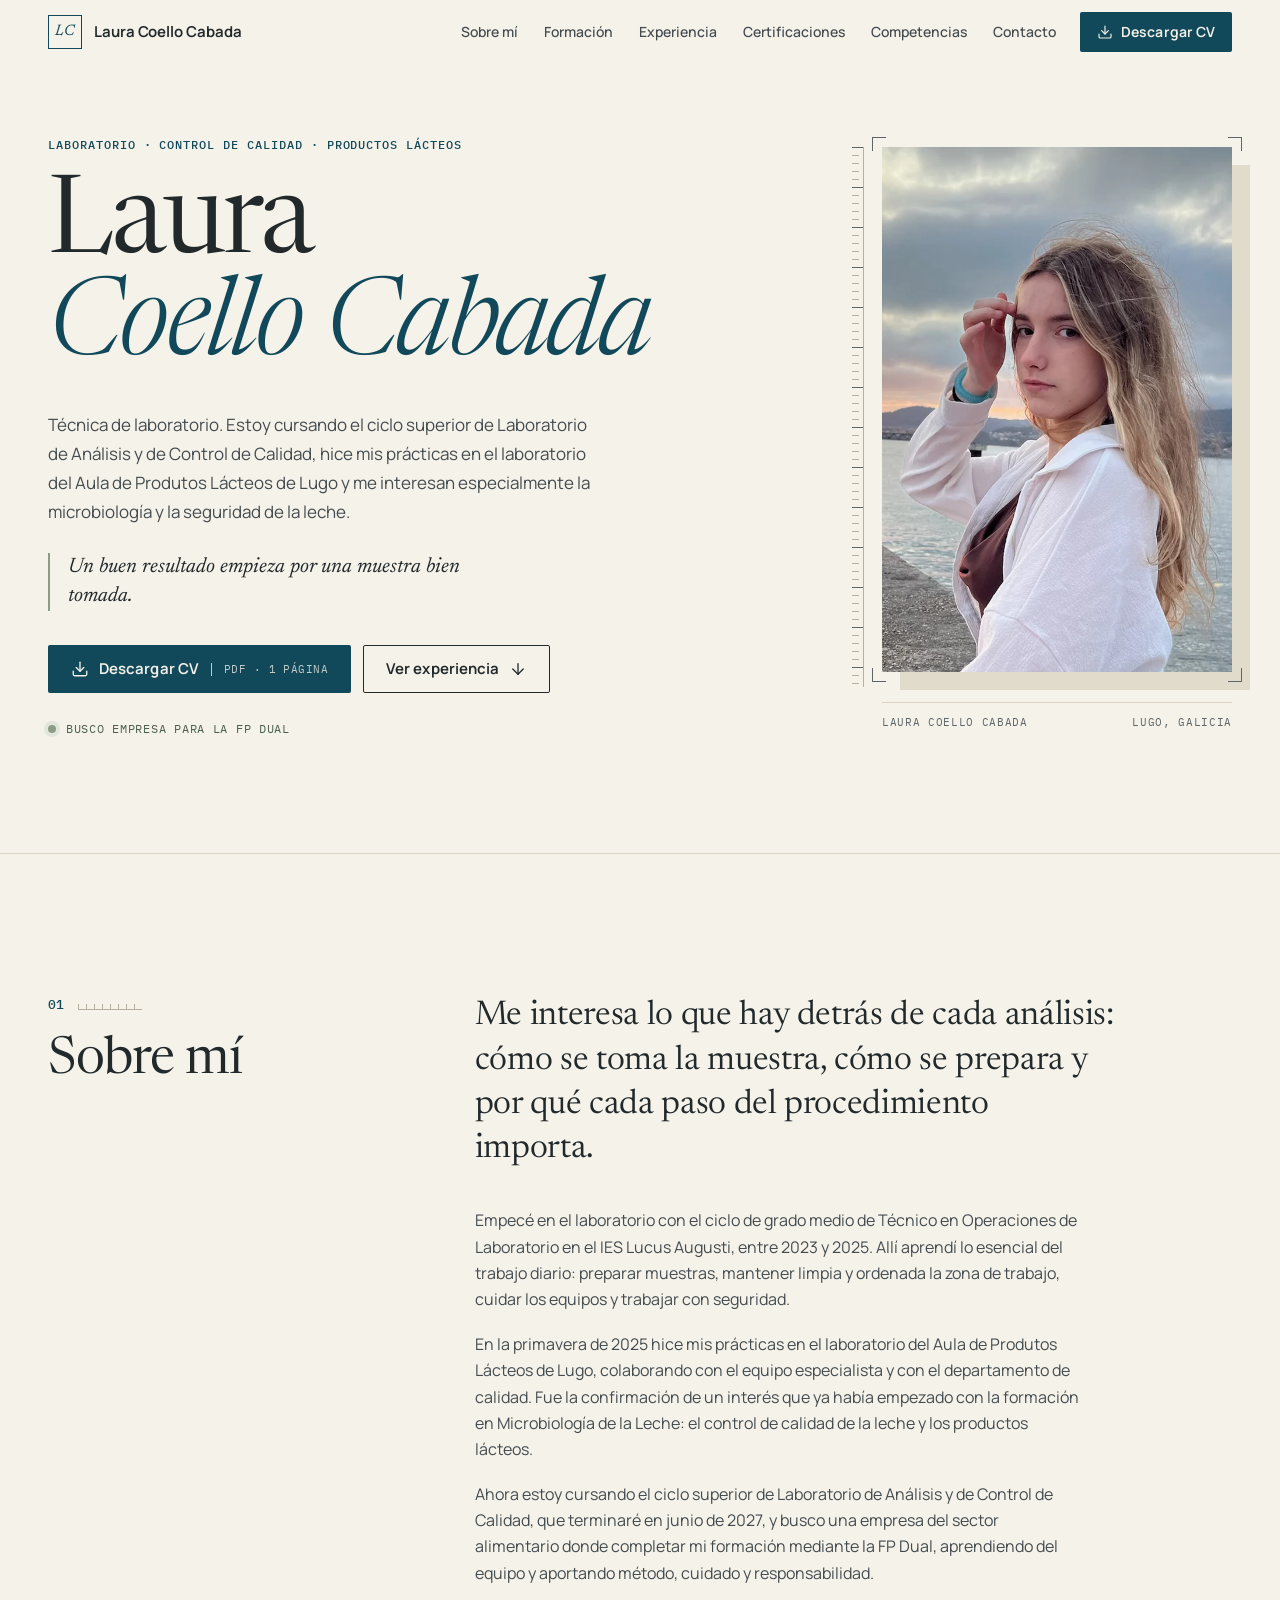
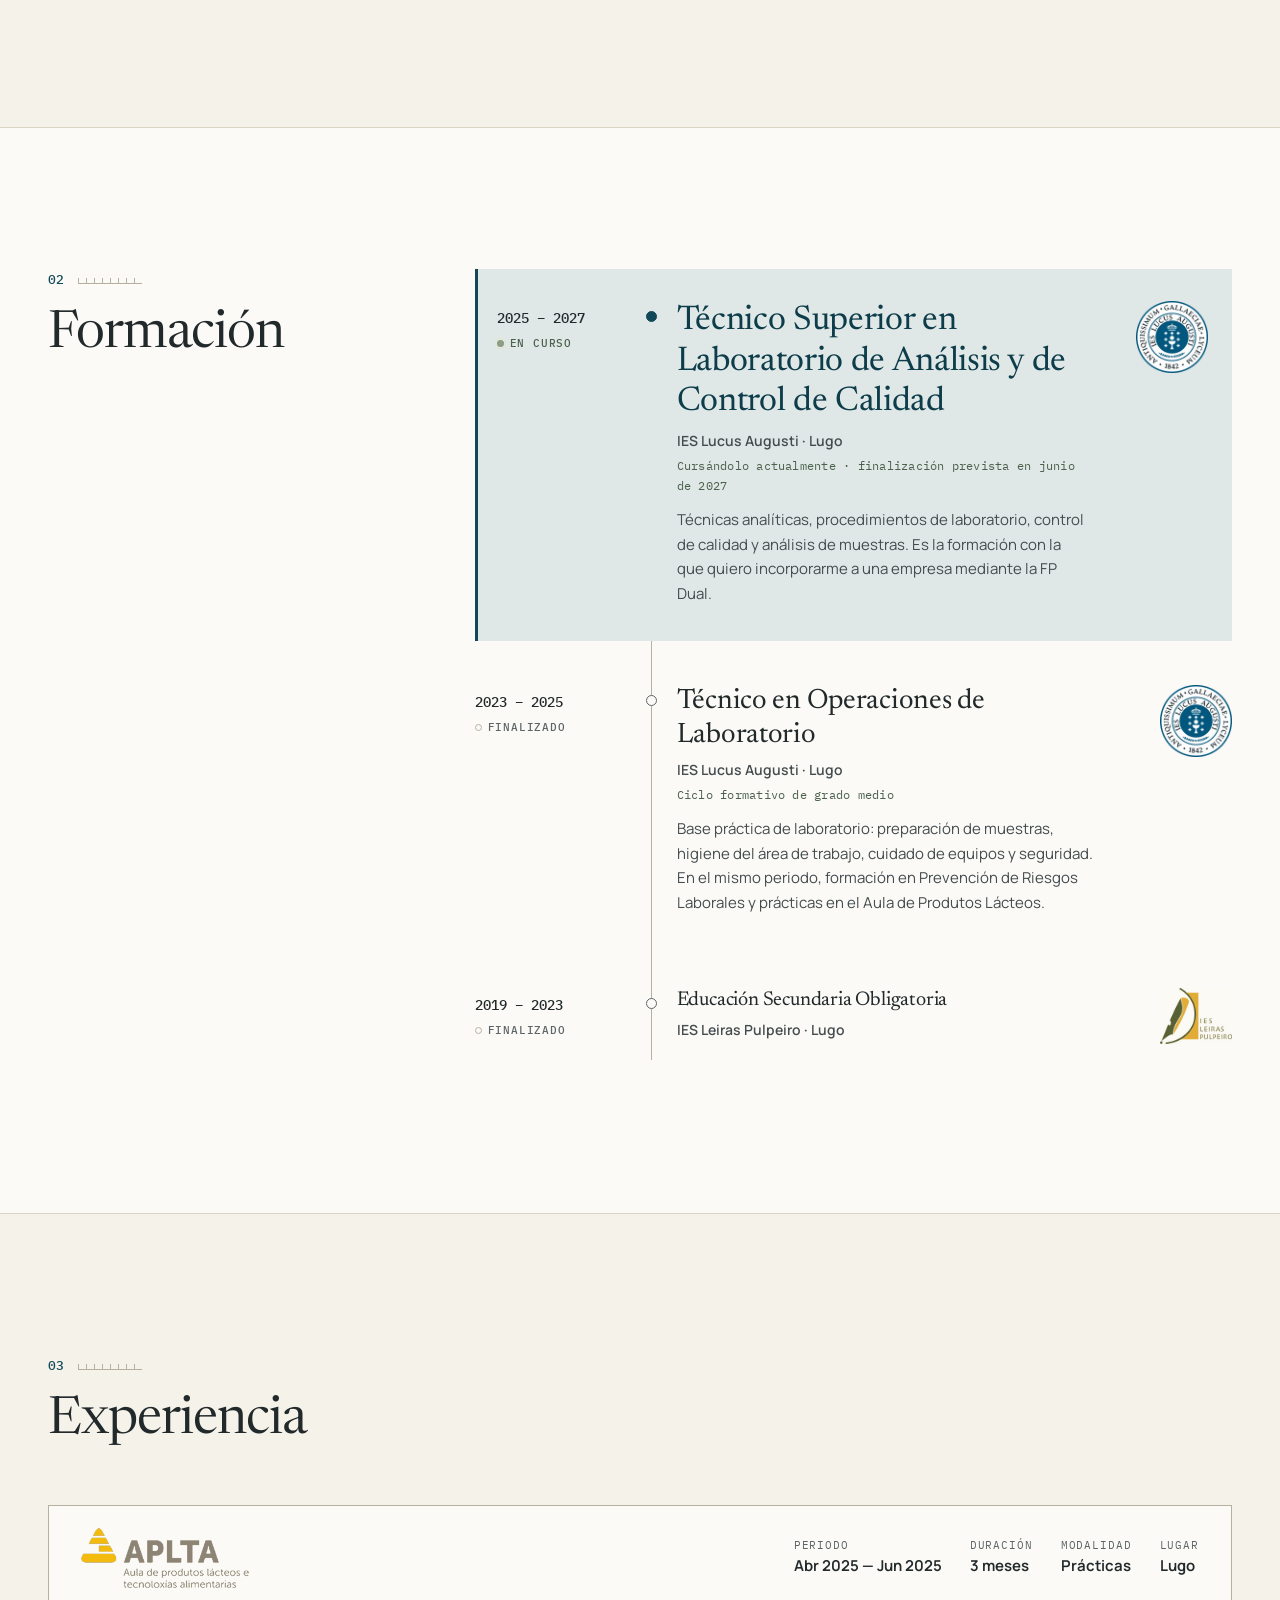
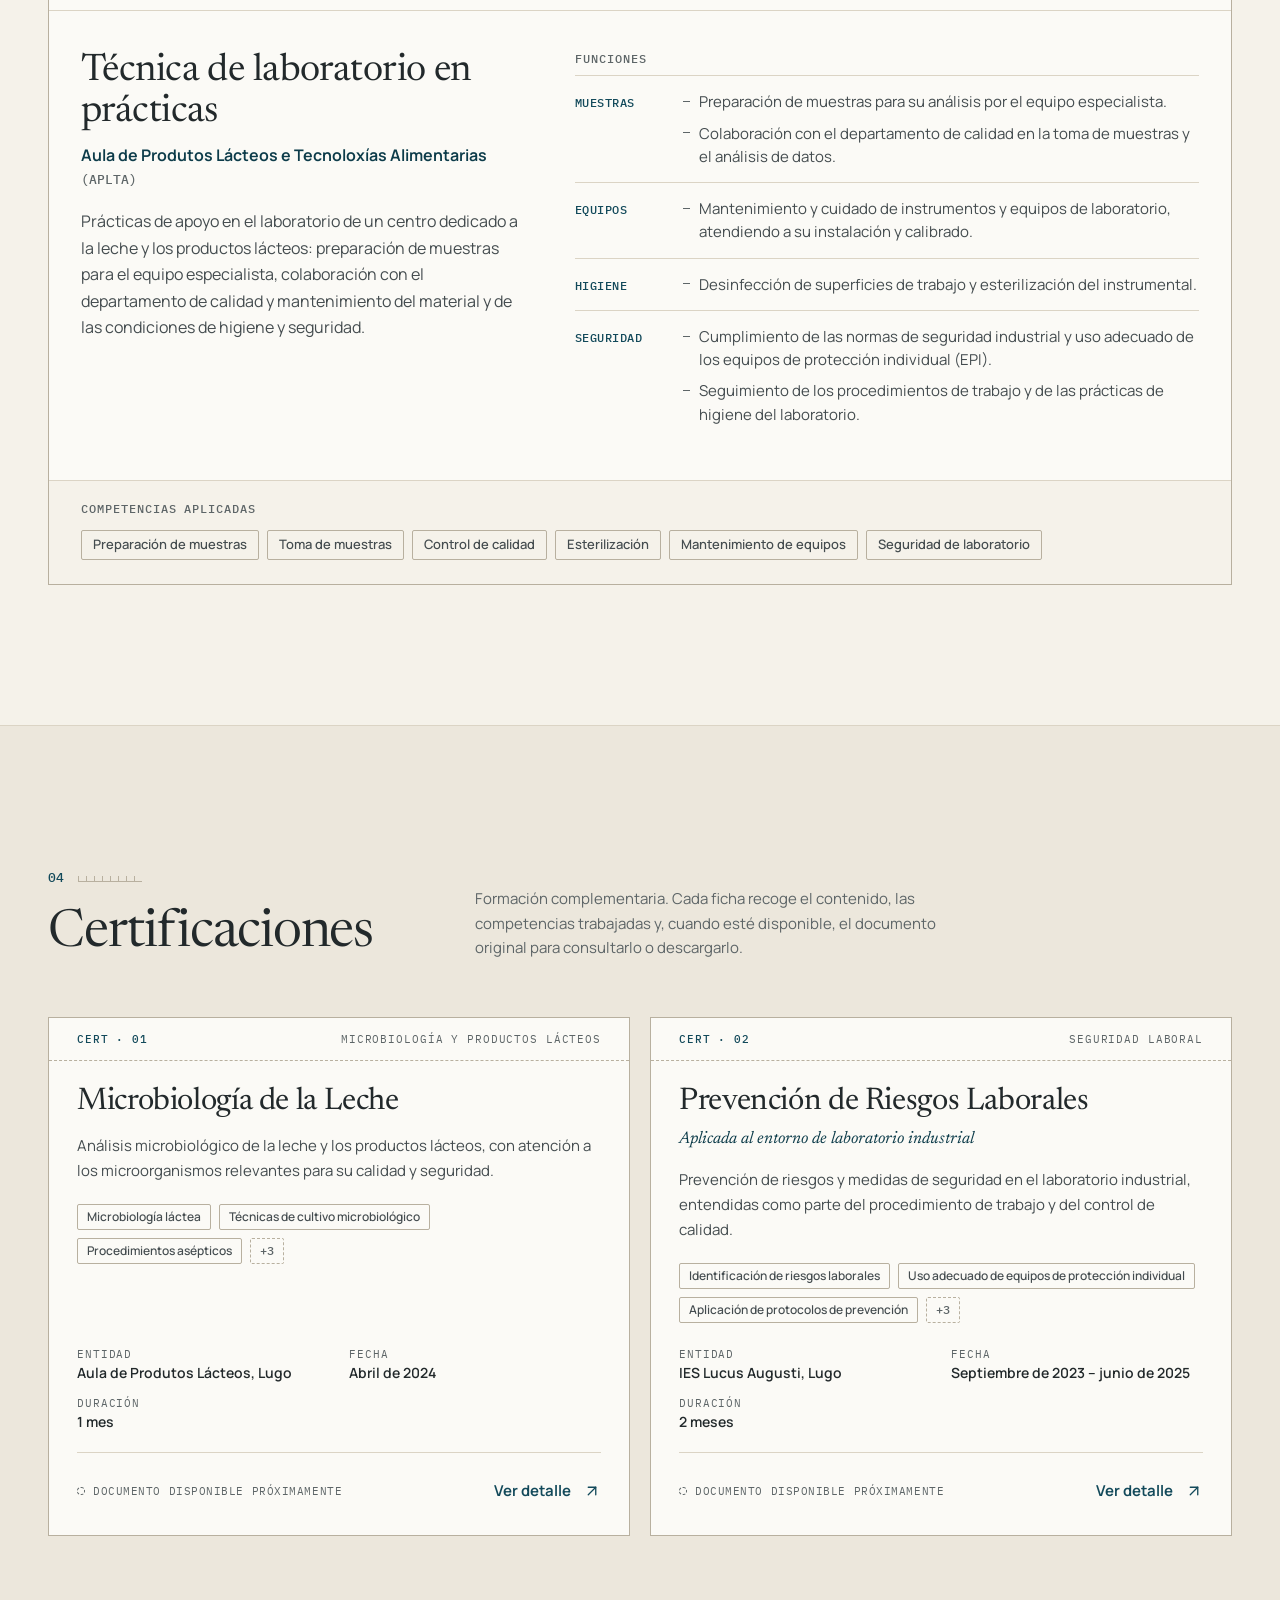
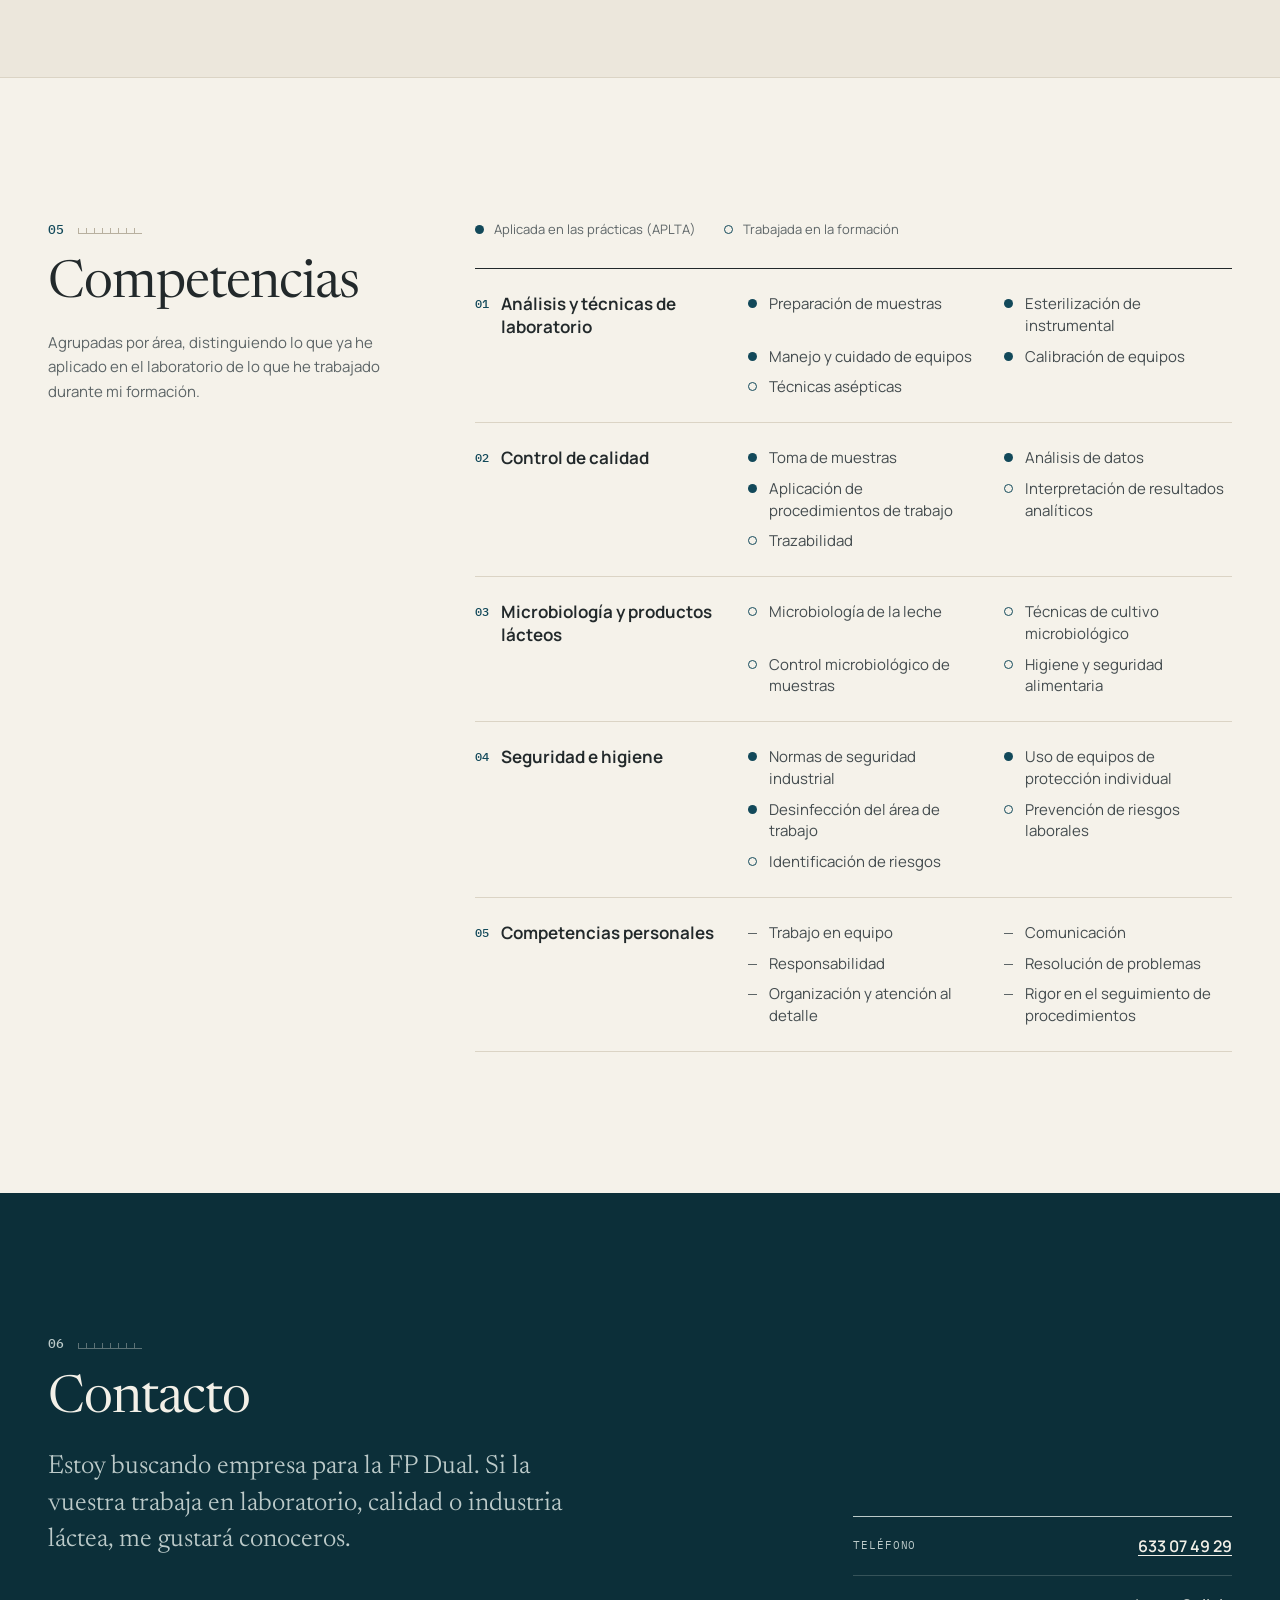
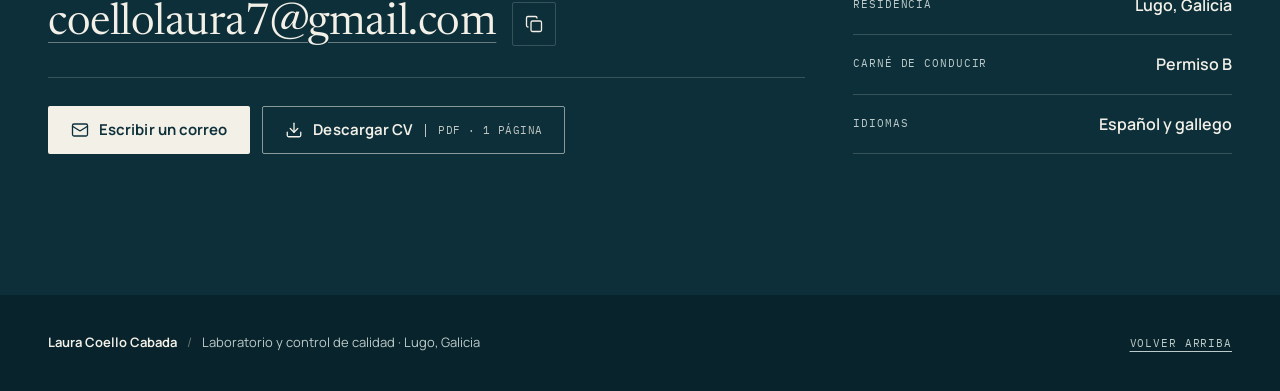
==== index.html @ 3f81c6ba "Add files via upload" ====
<!doctype html>
<html lang="es">
  <head>
    <meta charset="UTF-8" />
    <meta name="viewport" content="width=device-width, initial-scale=1.0" />
    <title>Laura Coello Cabada | Laboratorio y Control de Calidad</title>
    <meta
      name="description"
      content="Portfolio de Laura Coello Cabada, Técnica en Operaciones de Laboratorio que cursa el ciclo superior de Laboratorio de Análisis y de Control de Calidad en Lugo. Prácticas en el Aula de Produtos Lácteos e interés por la calidad y la microbiología de la leche."
    />
    <meta name="author" content="Laura Coello Cabada" />
    <meta name="theme-color" content="#f5f2ea" />

    <!-- Vista previa al compartir el enlace (WhatsApp, LinkedIn, correo).
         Cuando la web esté publicada, cambia «og-image.png» por la dirección completa,
         p. ej. https://usuario.github.io/portfolio-laura/og-image.png -->
    <meta property="og:type" content="profile" />
    <meta property="og:locale" content="es_ES" />
    <meta property="og:title" content="Laura Coello Cabada | Laboratorio y Control de Calidad" />
    <meta
      property="og:description"
      content="Técnica en Operaciones de Laboratorio. Cursando el ciclo superior de Laboratorio de Análisis y de Control de Calidad. Busca empresa para la FP Dual."
    />
    <meta property="og:image" content="og-image.png" />
    <meta property="og:image:width" content="1200" />
    <meta property="og:image:height" content="630" />
    <meta name="twitter:card" content="summary_large_image" />

    <link rel="icon" href="favicon.svg" type="image/svg+xml" />
    <link rel="icon" href="favicon-32.png" sizes="32x32" type="image/png" />
    <link rel="apple-touch-icon" href="apple-touch-icon.png" />
    <link rel="stylesheet" href="css/styles.css" />

    <script src="js/certificados.js" defer></script>
    <script src="js/main.js" defer></script>
  </head>
  <body>
    <a class="skip-link" href="#contenido">Saltar al contenido</a>

    <!-- ───────────── Cabecera ───────────── -->
    <header class="site-header">
      <div class="container header-inner">
        <a class="brand" href="#inicio" aria-label="Laura Coello Cabada, ir al inicio">
          <span class="brand-mark" aria-hidden="true">LC</span>
          <span class="brand-name">Laura Coello Cabada</span>
        </a>

        <nav class="nav-desktop" aria-label="Secciones">
          <ul>
            <li><a href="#sobre-mi">Sobre mí</a></li>
            <li><a href="#formacion">Formación</a></li>
            <li><a href="#experiencia">Experiencia</a></li>
            <li><a href="#certificaciones">Certificaciones</a></li>
            <li><a href="#competencias">Competencias</a></li>
            <li><a href="#contacto">Contacto</a></li>
          </ul>
        </nav>

        <a class="btn btn-primary btn-sm header-cv" href="documents/cv-laura-coello-cabada.pdf" download="CV-Laura-Coello-Cabada.pdf">
          <svg class="icon" width="16" height="16" aria-hidden="true"><use href="#i-download" /></svg>
          <span>Descargar CV</span>
        </a>

        <button id="menu-toggle" class="menu-toggle" type="button" aria-expanded="false" aria-controls="mobile-menu">
          <svg class="icon icon-menu" width="22" height="22" aria-hidden="true"><use href="#i-menu" /></svg>
          <svg class="icon icon-close" width="22" height="22" aria-hidden="true"><use href="#i-x" /></svg>
          <span class="visually-hidden">Abrir menú</span>
        </button>
      </div>

      <div id="mobile-menu" class="mobile-menu" hidden>
        <nav class="container" aria-label="Secciones">
          <ol>
            <li><a href="#inicio"><span class="mobile-menu-index" aria-hidden="true">00</span>Inicio</a></li>
            <li><a href="#sobre-mi"><span class="mobile-menu-index" aria-hidden="true">01</span>Sobre mí</a></li>
            <li><a href="#formacion"><span class="mobile-menu-index" aria-hidden="true">02</span>Formación</a></li>
            <li><a href="#experiencia"><span class="mobile-menu-index" aria-hidden="true">03</span>Experiencia</a></li>
            <li><a href="#certificaciones"><span class="mobile-menu-index" aria-hidden="true">04</span>Certificaciones</a></li>
            <li><a href="#competencias"><span class="mobile-menu-index" aria-hidden="true">05</span>Competencias</a></li>
            <li><a href="#contacto"><span class="mobile-menu-index" aria-hidden="true">06</span>Contacto</a></li>
          </ol>
          <a class="btn btn-primary mobile-menu-cv" href="documents/cv-laura-coello-cabada.pdf" download="CV-Laura-Coello-Cabada.pdf">
            <svg class="icon" width="18" height="18" aria-hidden="true"><use href="#i-download" /></svg>
            Descargar CV <span class="btn-meta">PDF · 1 página</span>
          </a>
        </nav>
      </div>
    </header>

    <main id="contenido" tabindex="-1">
      <!-- ───────────── Presentación ───────────── -->
      <section id="inicio" class="hero" aria-labelledby="inicio-titulo">
        <div class="container hero-grid">
          <div class="hero-copy">
            <p class="eyebrow hero-kicker">Laboratorio · Control de calidad · Productos lácteos</p>

            <h1 id="inicio-titulo" class="hero-name">
              <span class="hero-name-first">Laura</span>
              <span class="hero-name-last">Coello Cabada</span>
            </h1>

            <p class="hero-lead">
              Técnica de laboratorio. Estoy cursando el ciclo superior de Laboratorio de Análisis y de Control de Calidad,
              hice mis prácticas en el laboratorio del Aula de Produtos Lácteos de Lugo y me interesan especialmente la
              microbiología y la seguridad de la leche.
            </p>

            <blockquote class="hero-statement">
              <p>Un buen resultado empieza por una muestra bien tomada.</p>
            </blockquote>

            <div class="hero-actions">
              <a class="btn btn-primary" href="documents/cv-laura-coello-cabada.pdf" download="CV-Laura-Coello-Cabada.pdf">
                <svg class="icon" width="18" height="18" aria-hidden="true"><use href="#i-download" /></svg>
                Descargar CV
                <span class="btn-meta">PDF · 1 página</span>
              </a>
              <a class="btn btn-ghost" href="#experiencia">
                Ver experiencia
                <svg class="icon" width="18" height="18" aria-hidden="true"><use href="#i-arrow-down" /></svg>
              </a>
            </div>

            <p class="hero-status">
              <span class="status-dot" aria-hidden="true"></span>
              Busco empresa para la FP Dual
            </p>
          </div>

          <figure class="hero-portrait">
            <div class="portrait-frame">
              <span class="crop-mark crop-mark--tl" aria-hidden="true"></span>
              <span class="crop-mark crop-mark--tr" aria-hidden="true"></span>
              <span class="crop-mark crop-mark--bl" aria-hidden="true"></span>
              <span class="crop-mark crop-mark--br" aria-hidden="true"></span>
              <picture>
                <source srcset="images/laura-coello-cabada.webp" type="image/webp" />
                <img
                  src="images/laura-coello-cabada.jpg"
                  alt="Retrato de Laura Coello Cabada junto al mar al atardecer, con camisa blanca."
                  width="600"
                  height="900"
                  fetchpriority="high"
                  decoding="async"
                />
              </picture>
            </div>
            <span class="portrait-scale" aria-hidden="true"></span>
            <figcaption class="portrait-caption">
              <span>Laura Coello Cabada</span>
              <span>Lugo, Galicia</span>
            </figcaption>
          </figure>
        </div>

      </section>

      <!-- ───────────── 01 · Sobre mí ───────────── -->
      <section id="sobre-mi" class="section about" aria-labelledby="sobre-mi-titulo">
        <div class="container section-grid">
          <header class="section-head" data-reveal>
            <p class="section-index" aria-hidden="true"><span class="section-index-num">01</span><span class="section-index-rule"></span></p>
            <h2 id="sobre-mi-titulo" class="section-title">Sobre mí</h2>
          </header>
          <div class="section-body">
            <p class="about-statement" data-reveal>
              Me interesa lo que hay detrás de cada análisis: cómo se toma la muestra, cómo se prepara y por qué cada paso
              del procedimiento importa.
            </p>
            <div class="about-text" data-reveal>
              <p>
                Empecé en el laboratorio con el ciclo de grado medio de Técnico en Operaciones de Laboratorio en el IES Lucus
                Augusti, entre 2023 y 2025. Allí aprendí lo esencial del trabajo diario: preparar muestras, mantener limpia y
                ordenada la zona de trabajo, cuidar los equipos y trabajar con seguridad.
              </p>
              <p>
                En la primavera de 2025 hice mis prácticas en el laboratorio del Aula de Produtos Lácteos de Lugo, colaborando
                con el equipo especialista y con el departamento de calidad. Fue la confirmación de un interés que ya había
                empezado con la formación en Microbiología de la Leche: el control de calidad de la leche y los productos
                lácteos.
              </p>
              <p>
                Ahora estoy cursando el ciclo superior de Laboratorio de Análisis y de Control de Calidad, que terminaré en
                junio de 2027, y busco una empresa del sector alimentario donde completar mi formación mediante la FP Dual,
                aprendiendo del equipo y aportando método, cuidado y responsabilidad.
              </p>
            </div>
          </div>
        </div>
      </section>

      <!-- ───────────── 02 · Formación ───────────── -->
      <section id="formacion" class="section education" aria-labelledby="formacion-titulo">
        <div class="container section-grid">
          <header class="section-head" data-reveal>
            <p class="section-index" aria-hidden="true"><span class="section-index-num">02</span><span class="section-index-rule"></span></p>
            <h2 id="formacion-titulo" class="section-title">Formación</h2>
          </header>

          <ol class="timeline section-body">
            <li class="timeline-item is-highlight" data-reveal>
              <div class="timeline-period">
                <span class="timeline-years">2025 – 2027</span>
                <span class="badge badge--en-curso">En curso</span>
              </div>
              <span class="timeline-node" aria-hidden="true"></span>
              <div class="timeline-content">
                <h3 class="timeline-title">Técnico Superior en Laboratorio de Análisis y de Control de Calidad</h3>
                <p class="timeline-centre">IES Lucus Augusti · Lugo</p>
                <p class="timeline-note">Cursándolo actualmente · finalización prevista en junio de 2027</p>
                <p class="timeline-desc">
                  Técnicas analíticas, procedimientos de laboratorio, control de calidad y análisis de muestras. Es la
                  formación con la que quiero incorporarme a una empresa mediante la FP Dual.
                </p>
              </div>
              <img class="timeline-logo" src="logos/ies-lucus-augusti.webp" alt="Sello del IES Lucus Augusti" width="300" height="300" loading="lazy" decoding="async" />
            </li>

            <li class="timeline-item" data-reveal>
              <div class="timeline-period">
                <span class="timeline-years">2023 – 2025</span>
                <span class="badge badge--finalizado">Finalizado</span>
              </div>
              <span class="timeline-node" aria-hidden="true"></span>
              <div class="timeline-content">
                <h3 class="timeline-title">Técnico en Operaciones de Laboratorio</h3>
                <p class="timeline-centre">IES Lucus Augusti · Lugo</p>
                <p class="timeline-note">Ciclo formativo de grado medio</p>
                <p class="timeline-desc">
                  Base práctica de laboratorio: preparación de muestras, higiene del área de trabajo, cuidado de equipos y
                  seguridad. En el mismo periodo, formación en Prevención de Riesgos Laborales y prácticas en el Aula de
                  Produtos Lácteos.
                </p>
              </div>
              <img class="timeline-logo" src="logos/ies-lucus-augusti.webp" alt="Sello del IES Lucus Augusti" width="300" height="300" loading="lazy" decoding="async" />
            </li>

            <li class="timeline-item is-compact" data-reveal>
              <div class="timeline-period">
                <span class="timeline-years">2019 – 2023</span>
                <span class="badge badge--finalizado">Finalizado</span>
              </div>
              <span class="timeline-node" aria-hidden="true"></span>
              <div class="timeline-content">
                <h3 class="timeline-title">Educación Secundaria Obligatoria</h3>
                <p class="timeline-centre">IES Leiras Pulpeiro · Lugo</p>
              </div>
              <img class="timeline-logo" src="logos/ies-leiras-pulpeiro.webp" alt="Logotipo del IES Leiras Pulpeiro" width="360" height="280" loading="lazy" decoding="async" />
            </li>
          </ol>
        </div>
      </section>

      <!-- ───────────── 03 · Experiencia ───────────── -->
      <section id="experiencia" class="section experience" aria-labelledby="experiencia-titulo">
        <div class="container section-grid section-grid--stack">
          <header class="section-head" data-reveal>
            <p class="section-index" aria-hidden="true"><span class="section-index-num">03</span><span class="section-index-rule"></span></p>
            <h2 id="experiencia-titulo" class="section-title">Experiencia</h2>
          </header>

          <article class="record section-body" data-reveal aria-labelledby="xp-role">
            <header class="record-head">
              <div class="record-org">
                <img
                  class="record-logo"
                  src="logos/aplta.webp"
                  alt="Logotipo de APLTA, Aula de Produtos Lácteos e Tecnoloxías Alimentarias"
                  width="600"
                  height="214"
                  loading="lazy"
                  decoding="async"
                />
              </div>
              <dl class="record-meta">
                <div>
                  <dt>Periodo</dt>
                  <dd><time datetime="2025-04">Abr 2025</time> — <time datetime="2025-06">Jun 2025</time></dd>
                </div>
                <div>
                  <dt>Duración</dt>
                  <dd>3 meses</dd>
                </div>
                <div>
                  <dt>Modalidad</dt>
                  <dd>Prácticas</dd>
                </div>
                <div>
                  <dt>Lugar</dt>
                  <dd>Lugo</dd>
                </div>
              </dl>
            </header>

            <div class="record-body">
              <div class="record-intro">
                <h3 id="xp-role" class="record-role">Técnica de laboratorio en prácticas</h3>
                <p class="record-entity">
                  Aula de Produtos Lácteos e Tecnoloxías Alimentarias <span class="record-entity-short">(APLTA)</span>
                </p>
                <p class="record-summary">
                  Prácticas de apoyo en el laboratorio de un centro dedicado a la leche y los productos lácteos: preparación de
                  muestras para el equipo especialista, colaboración con el departamento de calidad y mantenimiento del
                  material y de las condiciones de higiene y seguridad.
                </p>
              </div>

              <div class="record-log">
                <p class="eyebrow">Funciones</p>
                <dl>
                  <div class="log-row">
                    <dt>Muestras</dt>
                    <dd>
                      <ul>
                        <li>Preparación de muestras para su análisis por el equipo especialista.</li>
                        <li>Colaboración con el departamento de calidad en la toma de muestras y el análisis de datos.</li>
                      </ul>
                    </dd>
                  </div>
                  <div class="log-row">
                    <dt>Equipos</dt>
                    <dd>
                      <ul>
                        <li>Mantenimiento y cuidado de instrumentos y equipos de laboratorio, atendiendo a su instalación y calibrado.</li>
                      </ul>
                    </dd>
                  </div>
                  <div class="log-row">
                    <dt>Higiene</dt>
                    <dd>
                      <ul>
                        <li>Desinfección de superficies de trabajo y esterilización del instrumental.</li>
                      </ul>
                    </dd>
                  </div>
                  <div class="log-row">
                    <dt>Seguridad</dt>
                    <dd>
                      <ul>
                        <li>Cumplimiento de las normas de seguridad industrial y uso adecuado de los equipos de protección individual (EPI).</li>
                        <li>Seguimiento de los procedimientos de trabajo y de las prácticas de higiene del laboratorio.</li>
                      </ul>
                    </dd>
                  </div>
                </dl>
              </div>
            </div>

            <footer class="record-foot">
              <p class="eyebrow" id="xp-tags">Competencias aplicadas</p>
              <ul class="tag-list" aria-labelledby="xp-tags">
                <li class="tag">Preparación de muestras</li>
                <li class="tag">Toma de muestras</li>
                <li class="tag">Control de calidad</li>
                <li class="tag">Esterilización</li>
                <li class="tag">Mantenimiento de equipos</li>
                <li class="tag">Seguridad de laboratorio</li>
              </ul>
            </footer>
          </article>
        </div>
      </section>

      <!-- ───────────── 04 · Certificaciones ─────────────
           Las tarjetas se generan desde js/certificados.js -->
      <section id="certificaciones" class="section certificates" aria-labelledby="certificaciones-titulo">
        <div class="container section-grid section-grid--stack">
          <header class="section-head" data-reveal>
            <p class="section-index" aria-hidden="true"><span class="section-index-num">04</span><span class="section-index-rule"></span></p>
            <h2 id="certificaciones-titulo" class="section-title">Certificaciones</h2>
            <p class="section-intro">
              Formación complementaria. Cada ficha recoge el contenido, las competencias trabajadas y, cuando esté
              disponible, el documento original para consultarlo o descargarlo.
            </p>
          </header>

          <ul id="cert-grid" class="cert-grid section-body">
            <noscript>
              <li>Microbiología de la Leche (Aula de Produtos Lácteos, abril de 2024) · Prevención de Riesgos Laborales (IES Lucus Augusti, 2023–2025).</li>
            </noscript>
          </ul>
        </div>

        <dialog id="cert-dialog" class="cert-dialog" aria-labelledby="cert-dialog-title"></dialog>
      </section>

      <!-- ───────────── 05 · Competencias ───────────── -->
      <section id="competencias" class="section skills" aria-labelledby="competencias-titulo">
        <div class="container section-grid">
          <header class="section-head" data-reveal>
            <p class="section-index" aria-hidden="true"><span class="section-index-num">05</span><span class="section-index-rule"></span></p>
            <h2 id="competencias-titulo" class="section-title">Competencias</h2>
            <p class="section-intro">
              Agrupadas por área, distinguiendo lo que ya he aplicado en el laboratorio de lo que he trabajado durante mi
              formación.
            </p>
          </header>

          <div class="section-body">
            <ul class="skills-legend" aria-label="Leyenda">
              <li><span class="mark mark--practica" aria-hidden="true"></span>Aplicada en las prácticas (APLTA)</li>
              <li><span class="mark mark--formacion" aria-hidden="true"></span>Trabajada en la formación</li>
            </ul>

            <div class="skills-table">
              <section class="skills-row" aria-labelledby="skills-laboratorio" data-reveal>
                <h3 id="skills-laboratorio" class="skills-group"><span class="skills-num" aria-hidden="true">01</span>Análisis y técnicas de laboratorio</h3>
                <ul class="skills-list">
                  <li><span class="mark mark--practica" title="Aplicada en las prácticas"><span class="visually-hidden">Aplicada en las prácticas: </span></span>Preparación de muestras</li>
                  <li><span class="mark mark--practica" title="Aplicada en las prácticas"><span class="visually-hidden">Aplicada en las prácticas: </span></span>Esterilización de instrumental</li>
                  <li><span class="mark mark--practica" title="Aplicada en las prácticas"><span class="visually-hidden">Aplicada en las prácticas: </span></span>Manejo y cuidado de equipos</li>
                  <li><span class="mark mark--practica" title="Aplicada en las prácticas"><span class="visually-hidden">Aplicada en las prácticas: </span></span>Calibración de equipos</li>
                  <li><span class="mark mark--formacion" title="Trabajada en la formación"><span class="visually-hidden">Trabajada en la formación: </span></span>Técnicas asépticas</li>
                </ul>
              </section>

              <section class="skills-row" aria-labelledby="skills-calidad" data-reveal>
                <h3 id="skills-calidad" class="skills-group"><span class="skills-num" aria-hidden="true">02</span>Control de calidad</h3>
                <ul class="skills-list">
                  <li><span class="mark mark--practica" title="Aplicada en las prácticas"><span class="visually-hidden">Aplicada en las prácticas: </span></span>Toma de muestras</li>
                  <li><span class="mark mark--practica" title="Aplicada en las prácticas"><span class="visually-hidden">Aplicada en las prácticas: </span></span>Análisis de datos</li>
                  <li><span class="mark mark--practica" title="Aplicada en las prácticas"><span class="visually-hidden">Aplicada en las prácticas: </span></span>Aplicación de procedimientos de trabajo</li>
                  <li><span class="mark mark--formacion" title="Trabajada en la formación"><span class="visually-hidden">Trabajada en la formación: </span></span>Interpretación de resultados analíticos</li>
                  <li><span class="mark mark--formacion" title="Trabajada en la formación"><span class="visually-hidden">Trabajada en la formación: </span></span>Trazabilidad</li>
                </ul>
              </section>

              <section class="skills-row" aria-labelledby="skills-lacteos" data-reveal>
                <h3 id="skills-lacteos" class="skills-group"><span class="skills-num" aria-hidden="true">03</span>Microbiología y productos lácteos</h3>
                <ul class="skills-list">
                  <li><span class="mark mark--formacion" title="Trabajada en la formación"><span class="visually-hidden">Trabajada en la formación: </span></span>Microbiología de la leche</li>
                  <li><span class="mark mark--formacion" title="Trabajada en la formación"><span class="visually-hidden">Trabajada en la formación: </span></span>Técnicas de cultivo microbiológico</li>
                  <li><span class="mark mark--formacion" title="Trabajada en la formación"><span class="visually-hidden">Trabajada en la formación: </span></span>Control microbiológico de muestras</li>
                  <li><span class="mark mark--formacion" title="Trabajada en la formación"><span class="visually-hidden">Trabajada en la formación: </span></span>Higiene y seguridad alimentaria</li>
                </ul>
              </section>

              <section class="skills-row" aria-labelledby="skills-seguridad" data-reveal>
                <h3 id="skills-seguridad" class="skills-group"><span class="skills-num" aria-hidden="true">04</span>Seguridad e higiene</h3>
                <ul class="skills-list">
                  <li><span class="mark mark--practica" title="Aplicada en las prácticas"><span class="visually-hidden">Aplicada en las prácticas: </span></span>Normas de seguridad industrial</li>
                  <li><span class="mark mark--practica" title="Aplicada en las prácticas"><span class="visually-hidden">Aplicada en las prácticas: </span></span>Uso de equipos de protección individual</li>
                  <li><span class="mark mark--practica" title="Aplicada en las prácticas"><span class="visually-hidden">Aplicada en las prácticas: </span></span>Desinfección del área de trabajo</li>
                  <li><span class="mark mark--formacion" title="Trabajada en la formación"><span class="visually-hidden">Trabajada en la formación: </span></span>Prevención de riesgos laborales</li>
                  <li><span class="mark mark--formacion" title="Trabajada en la formación"><span class="visually-hidden">Trabajada en la formación: </span></span>Identificación de riesgos</li>
                </ul>
              </section>

              <section class="skills-row" aria-labelledby="skills-personales" data-reveal>
                <h3 id="skills-personales" class="skills-group"><span class="skills-num" aria-hidden="true">05</span>Competencias personales</h3>
                <ul class="skills-list">
                  <li>Trabajo en equipo</li>
                  <li>Comunicación</li>
                  <li>Responsabilidad</li>
                  <li>Resolución de problemas</li>
                  <li>Organización y atención al detalle</li>
                  <li>Rigor en el seguimiento de procedimientos</li>
                </ul>
              </section>
            </div>
          </div>
        </div>
      </section>

      <!-- ───────────── 06 · Contacto ───────────── -->
      <section id="contacto" class="section contact" aria-labelledby="contacto-titulo">
        <div class="container">
          <div class="contact-grid">
            <div class="contact-main" data-reveal>
              <p class="section-index" aria-hidden="true"><span class="section-index-num">06</span><span class="section-index-rule"></span></p>
              <h2 id="contacto-titulo" class="section-title">Contacto</h2>
              <p class="contact-lead">
                Estoy buscando empresa para la FP Dual. Si la vuestra trabaja en laboratorio, calidad o industria láctea, me
                gustará conoceros.
              </p>

              <div class="contact-email">
                <a href="mailto:coellolaura7@gmail.com?subject=Contacto%20desde%20tu%20portfolio" class="contact-email-link">coellolaura7@gmail.com</a>
                <button type="button" class="icon-btn icon-btn--light" id="copy-email" data-email="coellolaura7@gmail.com">
                  <svg class="icon icon-copy" width="18" height="18" aria-hidden="true"><use href="#i-copy" /></svg>
                  <svg class="icon icon-check" width="18" height="18" aria-hidden="true"><use href="#i-check" /></svg>
                  <span class="visually-hidden">Copiar dirección de correo</span>
                </button>
                <span class="copy-feedback" role="status" aria-live="polite"></span>
              </div>

              <div class="contact-actions">
                <a class="btn btn-light" href="mailto:coellolaura7@gmail.com?subject=Contacto%20desde%20tu%20portfolio">
                  <svg class="icon" width="18" height="18" aria-hidden="true"><use href="#i-mail" /></svg>
                  Escribir un correo
                </a>
                <a class="btn btn-outline-light" href="documents/cv-laura-coello-cabada.pdf" download="CV-Laura-Coello-Cabada.pdf">
                  <svg class="icon" width="18" height="18" aria-hidden="true"><use href="#i-download" /></svg>
                  Descargar CV
                  <span class="btn-meta">PDF · 1 página</span>
                </a>
              </div>
            </div>

            <aside class="contact-aside" aria-label="Datos prácticos" data-reveal>
              <dl class="contact-facts">
                <div>
                  <dt>Teléfono</dt>
                  <dd><a href="tel:+34633074929">633 07 49 29</a></dd>
                </div>
                <div>
                  <dt>Residencia</dt>
                  <dd>Lugo, Galicia</dd>
                </div>
                <div>
                  <dt>Carné de conducir</dt>
                  <dd>Permiso B</dd>
                </div>
                <div>
                  <dt>Idiomas</dt>
                  <dd>Español y gallego</dd>
                </div>
              </dl>
            </aside>
          </div>
        </div>
      </section>
    </main>

    <footer class="site-footer">
      <div class="container footer-inner">
        <p>
          <span class="footer-name">Laura Coello Cabada</span><span class="footer-sep" aria-hidden="true">/</span>Laboratorio y
          control de calidad · Lugo, Galicia
        </p>
        <a href="#inicio" class="footer-top">Volver arriba</a>
      </div>
    </footer>

    <!-- Iconos lineales (Lucide, licencia ISC) -->
    <svg width="0" height="0" style="position: absolute" aria-hidden="true" focusable="false">
      <defs>
        <symbol id="i-download" viewBox="0 0 24 24"><path d="M12 15V3" /><path d="M21 15v4a2 2 0 0 1-2 2H5a2 2 0 0 1-2-2v-4" /><path d="m7 10 5 5 5-5" /></symbol>
        <symbol id="i-arrow-down" viewBox="0 0 24 24"><path d="M12 5v14" /><path d="m19 12-7 7-7-7" /></symbol>
        <symbol id="i-arrow-up-right" viewBox="0 0 24 24"><path d="M7 7h10v10" /><path d="M7 17 17 7" /></symbol>
        <symbol id="i-menu" viewBox="0 0 24 24"><path d="M4 12h16" /><path d="M4 18h16" /><path d="M4 6h16" /></symbol>
        <symbol id="i-x" viewBox="0 0 24 24"><path d="M18 6 6 18" /><path d="m6 6 12 12" /></symbol>
        <symbol id="i-mail" viewBox="0 0 24 24"><path d="m22 7-8.991 5.727a2 2 0 0 1-2.009 0L2 7" /><rect x="2" y="4" width="20" height="16" rx="2" /></symbol>
        <symbol id="i-copy" viewBox="0 0 24 24"><rect width="14" height="14" x="8" y="8" rx="2" ry="2" /><path d="M4 16c-1.1 0-2-.9-2-2V4c0-1.1.9-2 2-2h10c1.1 0 2 .9 2 2" /></symbol>
        <symbol id="i-check" viewBox="0 0 24 24"><path d="M20 6 9 17l-5-5" /></symbol>
        <symbol id="i-external" viewBox="0 0 24 24"><path d="M15 3h6v6" /><path d="M10 14 21 3" /><path d="M18 13v6a2 2 0 0 1-2 2H5a2 2 0 0 1-2-2V8a2 2 0 0 1 2-2h3" /></symbol>
        <symbol id="i-file" viewBox="0 0 24 24"><path d="M15 2H6a2 2 0 0 0-2 2v16a2 2 0 0 0 2 2h12a2 2 0 0 0 2-2V7Z" /><path d="M14 2v4a2 2 0 0 0 2 2h4" /><path d="M10 9H8" /><path d="M16 13H8" /><path d="M16 17H8" /></symbol>
        <symbol id="i-file-clock" viewBox="0 0 24 24"><path d="M16 22h2a2 2 0 0 0 2-2V7l-5-5H6a2 2 0 0 0-2 2v3" /><path d="M14 2v4a2 2 0 0 0 2 2h4" /><circle cx="8" cy="16" r="6" /><path d="M9.5 17.5 8 16.25V14" /></symbol>
        <symbol id="i-alert" viewBox="0 0 24 24"><circle cx="12" cy="12" r="10" /><path d="M12 8v4" /><path d="M12 16h.01" /></symbol>
        <symbol id="i-loader" viewBox="0 0 24 24"><path d="M21 12a9 9 0 1 1-6.219-8.56" /></symbol>
      </defs>
    </svg>
  </body>
</html>
---- css/styles.css ----
/*
 * Portfolio · Laura Coello Cabada
 * Fuentes alojadas en /fonts (Manrope, Newsreader, IBM Plex Mono · licencia OFL).
 */
@font-face {
  font-family: 'Manrope Variable';
  font-style: normal;
  font-display: swap;
  font-weight: 200 800;
  src: url('../fonts/manrope-latin-wght-normal.woff2') format('woff2');
}

@font-face {
  font-family: 'Newsreader Variable';
  font-style: normal;
  font-display: swap;
  font-weight: 200 800;
  src: url('../fonts/newsreader-latin-opsz-normal.woff2') format('woff2');
}

@font-face {
  font-family: 'Newsreader Variable';
  font-style: italic;
  font-display: swap;
  font-weight: 200 800;
  src: url('../fonts/newsreader-latin-opsz-italic.woff2') format('woff2');
}

@font-face {
  font-family: 'IBM Plex Mono';
  font-style: normal;
  font-display: swap;
  font-weight: 400;
  src: url('../fonts/ibm-plex-mono-latin-400-normal.woff2') format('woff2');
}

@font-face {
  font-family: 'IBM Plex Mono';
  font-style: normal;
  font-display: swap;
  font-weight: 500;
  src: url('../fonts/ibm-plex-mono-latin-500-normal.woff2') format('woff2');
}

/*
 * Identidad visual
 * Papel cálido (leche, documentación de laboratorio), azul petróleo como color
 * de confianza, verde salvia como apoyo y grafito para el texto.
 */
:root {
  --paper: #f5f2ea;
  --paper-2: #ece7dc;
  --paper-3: #e1dbcc;
  --surface: #fbfaf6;

  --ink: #22292b;
  --ink-2: #444c4f;
  --ink-3: #5d6567;

  --rule: #dbd4c5;
  --rule-strong: #b8b09f;

  --petrol: #12495a;
  --petrol-ink: #0d3c4a;
  --petrol-deep: #0c2f39;
  --petrol-night: #08232b;
  --petrol-tint: #dfe8e6;

  --sage: #8b9c87;
  --sage-ink: #4b604d;
  --sage-tint: #e2e7dc;

  --on-dark: #f3f0e8;
  --on-dark-2: #bccac9;
  --rule-dark: rgba(243, 240, 232, 0.18);

  --font-sans: 'Manrope Variable', 'Manrope', system-ui, -apple-system, 'Segoe UI', sans-serif;
  --font-serif: 'Newsreader Variable', 'Newsreader', Georgia, 'Times New Roman', serif;
  --font-mono: 'IBM Plex Mono', ui-monospace, 'SFMono-Regular', Menlo, Consolas, monospace;

  --container: 1200px;
  --gutter: clamp(20px, 4.5vw, 48px);
  --header-h: 64px;
  --radius: 2px;
  --section-space: clamp(80px, 11vw, 144px);

  --ease: cubic-bezier(0.22, 0.61, 0.36, 1);
}
*,
*::before,
*::after {
  box-sizing: border-box;
}

html {
  -webkit-text-size-adjust: 100%;
  text-size-adjust: 100%;
  scroll-padding-top: calc(var(--header-h) + 16px);
}

@media (prefers-reduced-motion: no-preference) {
  html {
    scroll-behavior: smooth;
  }
}

html:has(dialog[open]) {
  overflow: hidden;
}

body {
  margin: 0;
  background: var(--paper);
  color: var(--ink);
  font-family: var(--font-sans);
  font-size: 1rem;
  line-height: 1.65;
  font-feature-settings: 'ss01';
  -webkit-font-smoothing: antialiased;
  -moz-osx-font-smoothing: grayscale;
  overflow-x: hidden;
}

h1,
h2,
h3,
p,
ul,
ol,
dl,
dd,
figure,
blockquote {
  margin: 0;
}

ul,
ol {
  padding: 0;
  list-style: none;
}

img,
picture,
svg,
iframe {
  display: block;
  max-width: 100%;
}

img {
  height: auto;
}

a {
  color: inherit;
}

button {
  font: inherit;
  color: inherit;
}

::selection {
  background: var(--petrol);
  color: var(--on-dark);
}

:focus-visible {
  outline: 2px solid var(--petrol);
  outline-offset: 3px;
}

main:focus {
  outline: none;
}

.container {
  width: 100%;
  max-width: calc(var(--container) + 2 * var(--gutter));
  margin-inline: auto;
  padding-inline: var(--gutter);
}

.visually-hidden {
  position: absolute !important;
  width: 1px;
  height: 1px;
  padding: 0;
  margin: -1px;
  overflow: hidden;
  clip: rect(0 0 0 0);
  white-space: nowrap;
  border: 0;
}

.skip-link {
  position: absolute;
  top: 8px;
  left: 8px;
  z-index: 100;
  padding: 10px 16px;
  background: var(--petrol);
  color: var(--on-dark);
  font-weight: 600;
  text-decoration: none;
  transform: translateY(-160%);
}

.skip-link:focus {
  transform: none;
}

/* Etiquetas técnicas */
.eyebrow {
  font-family: var(--font-mono);
  font-size: 0.75rem;
  font-weight: 500;
  letter-spacing: 0.08em;
  text-transform: uppercase;
  color: var(--ink-3);
  line-height: 1.4;
}

.pending {
  color: var(--ink-3);
  font-style: italic;
  font-weight: 400;
}

/* Botones */
.btn {
  display: inline-flex;
  align-items: center;
  justify-content: center;
  gap: 10px;
  min-height: 48px;
  padding: 0 22px;
  border: 1px solid transparent;
  border-radius: var(--radius);
  font-family: var(--font-sans);
  font-size: 0.9375rem;
  font-weight: 650;
  letter-spacing: 0.005em;
  line-height: 1.2;
  text-decoration: none;
  cursor: pointer;
  transition:
    background-color 0.2s var(--ease),
    color 0.2s var(--ease),
    border-color 0.2s var(--ease);
}

.btn svg {
  flex: none;
}

.btn-sm {
  min-height: 40px;
  padding: 0 16px;
  font-size: 0.875rem;
  gap: 8px;
}

.btn-meta {
  padding-left: 12px;
  margin-left: 2px;
  border-left: 1px solid currentColor;
  font-family: var(--font-mono);
  font-size: 0.6875rem;
  font-weight: 400;
  letter-spacing: 0.04em;
  text-transform: uppercase;
  opacity: 0.78;
}

.btn-primary {
  background: var(--petrol);
  color: var(--on-dark);
}

.btn-primary:hover {
  background: var(--petrol-deep);
}

.btn-ghost {
  border-color: var(--ink);
  color: var(--ink);
  background: transparent;
}

.btn-ghost:hover {
  background: var(--ink);
  color: var(--paper);
}

.btn-light {
  background: var(--on-dark);
  color: var(--petrol-deep);
}

.btn-light:hover {
  background: #fff;
}

.btn-outline-light {
  border-color: rgba(243, 240, 232, 0.55);
  color: var(--on-dark);
}

.btn-outline-light:hover {
  border-color: var(--on-dark);
  background: rgba(243, 240, 232, 0.08);
}

.icon-btn {
  display: inline-grid;
  place-items: center;
  flex: none;
  width: 44px;
  height: 44px;
  border: 1px solid var(--rule-strong);
  border-radius: var(--radius);
  background: transparent;
  color: var(--ink);
  cursor: pointer;
  transition:
    border-color 0.2s var(--ease),
    background-color 0.2s var(--ease);
}

.icon-btn:hover {
  border-color: var(--ink);
  background: var(--paper-2);
}

.icon-btn--light {
  border-color: var(--rule-dark);
  color: var(--on-dark);
}

.icon-btn--light:hover {
  border-color: var(--on-dark);
  background: rgba(243, 240, 232, 0.08);
}

.text-link {
  color: var(--petrol);
  font-weight: 600;
  text-underline-offset: 3px;
}

/* Etiquetas */
.tag-list {
  display: flex;
  flex-wrap: wrap;
  gap: 8px;
}

.tag {
  display: inline-flex;
  align-items: center;
  min-height: 30px;
  padding: 3px 11px;
  border: 1px solid var(--rule-strong);
  border-radius: var(--radius);
  font-size: 0.8125rem;
  font-weight: 550;
  line-height: 1.3;
  color: var(--ink-2);
  background: transparent;
}

.tag-list--sm .tag {
  min-height: 26px;
  padding: 2px 9px;
  font-size: 0.75rem;
}

.tag--more {
  font-family: var(--font-mono);
  border-style: dashed;
  color: var(--ink-3);
}

.badge {
  display: inline-flex;
  align-items: center;
  gap: 6px;
  font-family: var(--font-mono);
  font-size: 0.6875rem;
  font-weight: 500;
  letter-spacing: 0.07em;
  text-transform: uppercase;
  line-height: 1;
}

.badge::before {
  content: '';
  width: 7px;
  height: 7px;
  border-radius: 50%;
}

.badge--en-curso {
  color: var(--sage-ink);
}

.badge--en-curso::before {
  background: var(--sage);
  box-shadow: 0 0 0 3px var(--sage-tint);
}

.badge--finalizado {
  color: var(--ink-3);
}

.badge--finalizado::before {
  border: 1.5px solid var(--rule-strong);
}

.spin {
  animation: spin 1s linear infinite;
}

@keyframes spin {
  to {
    transform: rotate(360deg);
  }
}

/* Aparición suave al desplazarse */
@media (prefers-reduced-motion: no-preference) {
  .has-reveal [data-reveal] {
    opacity: 0;
    transform: translateY(14px);
    transition:
      opacity 0.7s var(--ease),
      transform 0.7s var(--ease);
  }

  .has-reveal [data-reveal].is-visible {
    opacity: 1;
    transform: none;
  }
}

@media (prefers-reduced-motion: reduce) {
  *,
  *::before,
  *::after {
    animation-duration: 0.01ms !important;
    animation-iteration-count: 1 !important;
    transition-duration: 0.01ms !important;
  }
}
/* ───────────────────────── Cabecera ───────────────────────── */

.site-header {
  position: sticky;
  top: 0;
  z-index: 50;
  background: var(--paper);
  border-bottom: 1px solid transparent;
  transition: border-color 0.25s var(--ease);
}

.site-header.is-raised {
  border-bottom-color: var(--rule);
}

.header-inner {
  display: flex;
  align-items: center;
  gap: 24px;
  height: var(--header-h);
}

.brand {
  display: inline-flex;
  align-items: center;
  gap: 12px;
  margin-right: auto;
  text-decoration: none;
}

.brand-mark {
  display: inline-grid;
  place-items: center;
  width: 34px;
  height: 34px;
  border: 1px solid var(--petrol);
  color: var(--petrol);
  font-family: var(--font-serif);
  font-size: 0.95rem;
  font-style: italic;
  letter-spacing: 0.02em;
  line-height: 1;
}

.brand-name {
  font-size: 0.9375rem;
  font-weight: 650;
  letter-spacing: -0.005em;
}

.nav-desktop {
  display: none;
}

.nav-desktop ul {
  display: flex;
  gap: 26px;
}

.nav-desktop a {
  position: relative;
  display: inline-block;
  padding: 8px 0;
  font-size: 0.875rem;
  font-weight: 550;
  color: var(--ink-2);
  text-decoration: none;
  transition: color 0.2s var(--ease);
}

.nav-desktop a::after {
  content: '';
  position: absolute;
  left: 0;
  right: 0;
  bottom: 2px;
  height: 1px;
  background: var(--petrol);
  transform: scaleX(0);
  transform-origin: left;
  transition: transform 0.3s var(--ease);
}

.nav-desktop a:hover,
.nav-desktop a[aria-current='true'] {
  color: var(--ink);
}

.nav-desktop a:hover::after,
.nav-desktop a[aria-current='true']::after {
  transform: scaleX(1);
}

.header-cv {
  display: none;
}

.menu-toggle {
  display: inline-grid;
  place-items: center;
  width: 44px;
  height: 44px;
  margin-right: -10px;
  border: 0;
  background: transparent;
  cursor: pointer;
}

.mobile-menu {
  border-top: 1px solid var(--rule);
  background: var(--paper);
  max-height: calc(100dvh - var(--header-h));
  overflow-y: auto;
}

.mobile-menu nav {
  padding-block: 12px 28px;
}

.mobile-menu ol a {
  display: flex;
  align-items: baseline;
  gap: 16px;
  padding: 13px 0;
  border-bottom: 1px solid var(--rule);
  font-family: var(--font-serif);
  font-size: 1.5rem;
  line-height: 1.2;
  text-decoration: none;
}

.mobile-menu ol a[aria-current='true'] {
  color: var(--petrol);
}

.mobile-menu-index {
  font-family: var(--font-mono);
  font-size: 0.75rem;
  color: var(--ink-3);
}

.mobile-menu-cv {
  width: 100%;
  margin-top: 24px;
}

@media (min-width: 640px) {
  .header-cv {
    display: inline-flex;
  }
}

@media (min-width: 1080px) {
  .nav-desktop {
    display: block;
  }

  .menu-toggle,
  .mobile-menu {
    display: none;
  }
}

/* ───────────────────────── Presentación ───────────────────────── */

.hero {
  padding-top: clamp(32px, 6vw, 72px);
  padding-bottom: clamp(64px, 9vw, 112px);
}

.hero-grid {
  display: grid;
  gap: 40px;
}

.hero-kicker {
  margin-bottom: 22px;
  color: var(--petrol);
}

.hero-name {
  font-family: var(--font-serif);
  font-size: clamp(3.1rem, 9.5vw, 6.75rem);
  font-weight: 360;
  font-variation-settings: 'opsz' 72;
  line-height: 0.95;
  letter-spacing: -0.025em;
  color: var(--ink);
}

.hero-name span {
  display: block;
}

.hero-name-last {
  font-style: italic;
  font-weight: 330;
  color: var(--petrol);
}

.hero-lead {
  max-width: 34rem;
  margin-top: 30px;
  font-size: 1.0625rem;
  line-height: 1.7;
  color: var(--ink-2);
}

.hero-statement {
  max-width: 30rem;
  margin-top: 26px;
  padding-left: 18px;
  border-left: 2px solid var(--sage);
  font-family: var(--font-serif);
  font-size: 1.3125rem;
  font-style: italic;
  line-height: 1.4;
  color: var(--ink);
}

.hero-actions {
  display: flex;
  flex-wrap: wrap;
  gap: 12px;
  margin-top: 34px;
}

.hero-status {
  display: inline-flex;
  align-items: center;
  gap: 10px;
  margin-top: 26px;
  font-family: var(--font-mono);
  font-size: 0.75rem;
  letter-spacing: 0.06em;
  text-transform: uppercase;
  color: var(--sage-ink);
}

.status-dot {
  width: 8px;
  height: 8px;
  border-radius: 50%;
  background: var(--sage);
  box-shadow: 0 0 0 4px var(--sage-tint);
}

/* Retrato */
.hero-portrait {
  position: relative;
  width: 100%;
  max-width: 380px;
  padding-left: 30px;
}

.portrait-frame {
  position: relative;
}

.portrait-frame::before {
  content: '';
  position: absolute;
  inset: 18px -18px -18px 18px;
  background: var(--paper-3);
}

.portrait-frame picture,
.portrait-frame img {
  position: relative;
  width: 100%;
}

.portrait-frame img {
  aspect-ratio: 2 / 3;
  object-fit: cover;
  background: #1c1a19;
}

.crop-mark {
  position: absolute;
  z-index: 1;
  width: 14px;
  height: 14px;
  border-color: var(--ink-3);
  border-style: solid;
  border-width: 0;
}

.crop-mark--tl {
  top: -10px;
  left: -10px;
  border-top-width: 1px;
  border-left-width: 1px;
}

.crop-mark--tr {
  top: -10px;
  right: -10px;
  border-top-width: 1px;
  border-right-width: 1px;
}

.crop-mark--bl {
  bottom: -10px;
  left: -10px;
  border-bottom-width: 1px;
  border-left-width: 1px;
}

.crop-mark--br {
  display: none;
}

/* Escala graduada, como la de una probeta */
.portrait-scale {
  position: absolute;
  top: 0;
  left: 0;
  width: 12px;
  height: calc(100% - 44px);
  background:
    repeating-linear-gradient(to bottom, var(--ink-3) 0 1px, transparent 1px 40px) left top / 12px 100% no-repeat,
    repeating-linear-gradient(to bottom, var(--rule-strong) 0 1px, transparent 1px 8px) left top / 7px 100% no-repeat;
  border-right: 1px solid var(--rule-strong);
}

.portrait-caption {
  display: flex;
  justify-content: space-between;
  gap: 12px;
  margin-top: 30px;
  padding-top: 10px;
  border-top: 1px solid var(--rule);
  font-family: var(--font-mono);
  font-size: 0.6875rem;
  letter-spacing: 0.06em;
  text-transform: uppercase;
  color: var(--ink-3);
}

@media (max-width: 899px) {
  /* En móvil la foto aparece justo después del nombre */
  .hero-grid {
    gap: 0;
  }

  .hero-copy {
    display: contents;
  }

  .hero-kicker {
    order: 1;
  }

  .hero-name {
    order: 2;
  }

  .hero-portrait {
    order: 3;
    max-width: 340px;
    margin-top: 36px;
    margin-bottom: 8px;
  }

  .hero-lead {
    order: 4;
  }

  .hero-statement {
    order: 5;
  }

  .hero-actions {
    order: 6;
  }

  .hero-status {
    order: 7;
  }
}

@media (max-width: 479px) {
  .hero-actions .btn {
    width: 100%;
  }
}

@media (min-width: 900px) {
  .hero-grid {
    grid-template-columns: minmax(0, 1fr) minmax(300px, 380px);
    align-items: center;
    gap: clamp(48px, 7vw, 112px);
  }

  .hero-portrait {
    justify-self: end;
  }

  .crop-mark--br {
    display: block;
    bottom: -10px;
    right: -10px;
    border-bottom-width: 1px;
    border-right-width: 1px;
  }
}

/* ───────────────────────── Secciones ───────────────────────── */

.section {
  padding-block: var(--section-space);
}

.section-grid {
  display: grid;
  gap: 40px;
}

.section-index {
  display: flex;
  align-items: center;
  gap: 14px;
  margin-bottom: 18px;
}

.section-index-num {
  font-family: var(--font-mono);
  font-size: 0.8125rem;
  font-weight: 500;
  color: var(--petrol);
}

.section-index-rule {
  width: 64px;
  height: 9px;
  border-bottom: 1px solid currentColor;
  color: var(--rule-strong);
  background: repeating-linear-gradient(to right, currentColor 0 1px, transparent 1px 8px) left bottom / 100% 5px no-repeat;
}

.section-title {
  font-family: var(--font-serif);
  font-size: clamp(2.3rem, 5vw, 3.25rem);
  font-weight: 380;
  font-variation-settings: 'opsz' 60;
  line-height: 1.05;
  letter-spacing: -0.02em;
}

.section-intro {
  max-width: 30rem;
  margin-top: 18px;
  font-size: 0.9375rem;
  color: var(--ink-3);
}

@media (min-width: 1000px) {
  .section-grid {
    grid-template-columns: minmax(0, 4fr) minmax(0, 8fr);
    gap: 48px;
  }

  .section-head {
    position: sticky;
    top: calc(var(--header-h) + 40px);
    align-self: start;
  }

  /* Secciones destacadas: cabecera arriba y contenido a todo el ancho */
  .section-grid--stack {
    grid-template-columns: minmax(0, 1fr);
    gap: 56px;
  }

  .section-grid--stack .section-head {
    position: static;
    display: grid;
    grid-template-columns: minmax(0, 4fr) minmax(0, 8fr);
    column-gap: 48px;
    align-items: end;
  }

  .section-grid--stack .section-index,
  .section-grid--stack .section-title {
    grid-column: 1;
  }

  .section-grid--stack .section-intro {
    grid-column: 2;
    grid-row: 1 / span 2;
    align-self: end;
    margin-top: 0;
  }
}

/* Sobre mí */
.about {
  border-top: 1px solid var(--rule);
}

.about-statement {
  max-width: 40rem;
  font-family: var(--font-serif);
  font-size: clamp(1.55rem, 3vw, 2.125rem);
  font-weight: 380;
  font-variation-settings: 'opsz' 36;
  line-height: 1.3;
  letter-spacing: -0.01em;
  color: var(--ink);
}

.about-text {
  display: grid;
  gap: 18px;
  max-width: 38rem;
  margin-top: 36px;
  color: var(--ink-2);
}

/* Formación: línea temporal */
.education {
  background: var(--surface);
  border-block: 1px solid var(--rule);
}

.timeline {
  position: relative;
  display: grid;
  gap: 16px;
}

.timeline::before {
  content: '';
  position: absolute;
  top: 12px;
  bottom: 12px;
  left: 5px;
  width: 1px;
  background: var(--rule-strong);
}

.timeline-item {
  position: relative;
  display: grid;
  grid-template-columns: 1fr auto;
  grid-template-areas:
    'period logo'
    'content content';
  gap: 10px 16px;
  padding: 22px 0 22px 32px;
}

.timeline-period {
  grid-area: period;
  display: flex;
  flex-wrap: wrap;
  align-items: center;
  gap: 8px 14px;
}

.timeline-years {
  font-family: var(--font-mono);
  font-size: 0.875rem;
  font-weight: 500;
  color: var(--ink);
}

.timeline-node {
  position: absolute;
  top: 29px;
  left: 0;
  width: 11px;
  height: 11px;
  border: 1px solid var(--ink-3);
  border-radius: 50%;
  background: var(--surface);
}

.timeline-content {
  grid-area: content;
}

.timeline-title {
  font-family: var(--font-serif);
  font-size: clamp(1.4rem, 2.4vw, 1.75rem);
  font-weight: 420;
  line-height: 1.2;
  letter-spacing: -0.01em;
}

.timeline-centre {
  margin-top: 6px;
  font-size: 0.875rem;
  font-weight: 600;
  color: var(--ink-2);
}

.timeline-desc {
  max-width: 36rem;
  margin-top: 12px;
  font-size: 0.9375rem;
  color: var(--ink-2);
}

.timeline-logo {
  grid-area: logo;
  width: 56px;
  height: auto;
  align-self: start;
}

.timeline-item.is-highlight {
  padding-right: 20px;
  padding-bottom: 28px;
  background: var(--petrol-tint);
  border-left: 3px solid var(--petrol);
  margin-left: 0;
}

.timeline-item.is-highlight .timeline-node {
  left: -3px;
  left: 0;
  border-color: var(--petrol);
  background: var(--petrol);
  box-shadow: 0 0 0 4px var(--petrol-tint);
}

.timeline-item.is-highlight .timeline-title {
  font-size: clamp(1.6rem, 3vw, 2.125rem);
  color: var(--petrol-ink);
}

.timeline-item.is-compact .timeline-title {
  font-size: 1.25rem;
}

.timeline-item.is-compact .timeline-logo {
  width: 64px;
}

@media (min-width: 720px) {
  .timeline::before {
    left: 176px;
  }

  .timeline-item {
    grid-template-columns: 150px minmax(0, 1fr) 72px;
    grid-template-areas: 'period content logo';
    gap: 0 52px;
    padding: 28px 0;
  }

  .timeline-item.is-highlight {
    padding: 32px 24px 34px 0;
    border-left: 0;
    box-shadow: inset 3px 0 0 var(--petrol);
  }

  .timeline-item.is-highlight .timeline-period {
    padding-left: 22px;
  }

  .timeline-period {
    flex-direction: column;
    align-items: flex-start;
    padding-top: 6px;
  }

  .timeline-node {
    top: 38px;
    left: 171px;
  }

  .timeline-item.is-highlight .timeline-node {
    top: 42px;
    left: 171px;
  }

  .timeline-logo {
    width: 72px;
    justify-self: end;
  }

  .timeline-item.is-compact .timeline-logo {
    width: 72px;
  }
}

/* Experiencia: ficha de registro */
.record {
  border: 1px solid var(--rule-strong);
  background: var(--surface);
}

.record-head {
  display: flex;
  flex-wrap: wrap;
  align-items: center;
  justify-content: space-between;
  gap: 20px 32px;
  padding: 22px clamp(20px, 3vw, 32px);
  border-bottom: 1px solid var(--rule);
}

.record-logo {
  width: 168px;
  height: auto;
}

.record-meta {
  display: flex;
  flex-wrap: wrap;
  gap: 12px 28px;
}

.record-meta dt {
  font-family: var(--font-mono);
  font-size: 0.6875rem;
  letter-spacing: 0.08em;
  text-transform: uppercase;
  color: var(--ink-3);
}

.record-meta dd {
  font-size: 0.9375rem;
  font-weight: 650;
}

.record-body {
  display: grid;
  gap: 36px;
  padding: clamp(24px, 4vw, 40px) clamp(20px, 3vw, 32px);
}

.record-role {
  font-family: var(--font-serif);
  font-size: clamp(1.75rem, 3.4vw, 2.375rem);
  font-weight: 400;
  line-height: 1.1;
  letter-spacing: -0.015em;
}

.record-entity {
  margin-top: 10px;
  font-weight: 650;
  line-height: 1.45;
  color: var(--petrol-ink);
}

.record-entity-short {
  font-family: var(--font-mono);
  font-size: 0.8125rem;
  font-weight: 500;
  color: var(--ink-3);
}

.record-summary {
  margin-top: 18px;
  color: var(--ink-2);
}

.record-log .eyebrow {
  margin-bottom: 8px;
}

.log-row {
  display: grid;
  gap: 8px;
  padding: 14px 0;
  border-top: 1px solid var(--rule);
}

.log-row dt {
  padding-top: 3px;
  font-family: var(--font-mono);
  font-size: 0.75rem;
  font-weight: 500;
  letter-spacing: 0.04em;
  text-transform: uppercase;
  color: var(--petrol);
}

.log-row li {
  position: relative;
  padding-left: 16px;
  font-size: 0.9375rem;
  line-height: 1.55;
  color: var(--ink-2);
}

.log-row li + li {
  margin-top: 8px;
}

.log-row li::before {
  content: '';
  position: absolute;
  left: 0;
  top: 0.72em;
  width: 7px;
  height: 1px;
  background: var(--ink-3);
}

.record-foot {
  display: grid;
  gap: 12px;
  padding: 20px clamp(20px, 3vw, 32px) 24px;
  border-top: 1px solid var(--rule);
  background: var(--paper);
}

@media (min-width: 600px) {
  .log-row {
    grid-template-columns: 92px minmax(0, 1fr);
    gap: 16px;
  }
}

@media (min-width: 1100px) {
  .record-body {
    grid-template-columns: minmax(0, 5fr) minmax(0, 7fr);
    gap: 48px;
  }
}

/* Certificaciones */
.certificates {
  background: var(--paper-2);
  border-block: 1px solid var(--rule);
}

.cert-grid {
  display: grid;
  gap: 20px;
}

.cert-card {
  position: relative;
  display: flex;
  flex-direction: column;
  height: 100%;
  padding: 0 clamp(20px, 3vw, 28px) 22px;
  border: 1px solid var(--rule-strong);
  background: var(--surface);
  transition:
    border-color 0.25s var(--ease),
    transform 0.25s var(--ease),
    box-shadow 0.25s var(--ease);
}

.cert-card:hover {
  border-color: var(--petrol);
  box-shadow: 0 10px 24px -18px rgba(12, 47, 57, 0.55);
}

@media (prefers-reduced-motion: no-preference) {
  .cert-card:hover {
    transform: translateY(-2px);
  }
}

.cert-card:has(.cert-open:focus-visible) {
  outline: 2px solid var(--petrol);
  outline-offset: 3px;
}

.cert-top {
  display: flex;
  justify-content: space-between;
  gap: 12px;
  margin-inline: calc(-1 * clamp(20px, 3vw, 28px));
  margin-bottom: 24px;
  padding: 12px clamp(20px, 3vw, 28px);
  border-bottom: 1px dashed var(--rule-strong);
  font-family: var(--font-mono);
  font-size: 0.6875rem;
  letter-spacing: 0.08em;
  text-transform: uppercase;
}

.cert-code {
  flex: none;
  color: var(--petrol);
  font-weight: 500;
}

.cert-area {
  color: var(--ink-3);
  text-align: right;
}

.cert-title {
  font-family: var(--font-serif);
  font-size: clamp(1.6rem, 2.6vw, 1.95rem);
  font-weight: 420;
  line-height: 1.12;
  letter-spacing: -0.012em;
}

.cert-subtitle {
  margin-top: 6px;
  font-family: var(--font-serif);
  font-size: 1.0625rem;
  font-style: italic;
  color: var(--petrol-ink);
}

.cert-summary {
  margin-top: 14px;
  margin-bottom: 20px;
  font-size: 0.9375rem;
  color: var(--ink-2);
}

.cert-facts {
  display: grid;
  grid-template-columns: 1fr 1fr;
  gap: 12px 20px;
  margin-top: auto;
  padding-top: 22px;
}

.cert-facts dt,
.cert-dialog-facts dt {
  font-family: var(--font-mono);
  font-size: 0.6875rem;
  letter-spacing: 0.08em;
  text-transform: uppercase;
  color: var(--ink-3);
}

.cert-facts dd {
  font-size: 0.875rem;
  font-weight: 600;
  line-height: 1.4;
}

.cert-foot {
  display: flex;
  flex-wrap: wrap;
  align-items: center;
  justify-content: space-between;
  gap: 12px;
  margin-top: 20px;
  padding-top: 16px;
  border-top: 1px solid var(--rule);
}

.cert-open {
  display: inline-flex;
  align-items: center;
  gap: 6px;
  min-height: 44px;
  padding: 0;
  border: 0;
  background: none;
  font-size: 0.9375rem;
  font-weight: 650;
  color: var(--petrol);
  cursor: pointer;
}

/* Toda la tarjeta abre el detalle */
.cert-open::after {
  content: '';
  position: absolute;
  inset: 0;
}

.cert-open:focus-visible {
  outline: none;
}

.cert-open svg {
  transition: transform 0.25s var(--ease);
}

.cert-card:hover .cert-open svg {
  transform: translate(2px, -2px);
}

.doc-status {
  display: inline-flex;
  align-items: center;
  gap: 8px;
  font-family: var(--font-mono);
  font-size: 0.6875rem;
  letter-spacing: 0.05em;
  text-transform: uppercase;
  line-height: 1.3;
}

.doc-status-dot {
  flex: none;
  width: 8px;
  height: 8px;
  border-radius: 50%;
}

.doc-status--pending {
  color: var(--ink-3);
}

.doc-status--pending .doc-status-dot {
  border: 1.5px dashed var(--ink-3);
}

.doc-status--ready {
  color: var(--sage-ink);
}

.doc-status--ready .doc-status-dot {
  background: var(--sage);
}

@media (min-width: 760px) {
  .cert-grid {
    grid-template-columns: repeat(2, minmax(0, 1fr));
  }
}

/* Detalle de certificación */
.cert-dialog {
  width: min(920px, calc(100% - 32px));
  max-width: none;
  max-height: calc(100dvh - 48px);
  padding: 0;
  border: 1px solid var(--rule-strong);
  background: var(--paper);
  color: var(--ink);
  overflow: hidden;
}

.cert-dialog[open] {
  display: flex;
}

.cert-dialog::backdrop {
  background: rgba(8, 35, 43, 0.6);
}

@media (prefers-reduced-motion: no-preference) {
  .cert-dialog[open] {
    animation: dialog-in 0.28s var(--ease);
  }

  .cert-dialog[open]::backdrop {
    animation: fade-in 0.28s var(--ease);
  }
}

@keyframes dialog-in {
  from {
    opacity: 0;
    transform: translateY(10px);
  }
}

@keyframes fade-in {
  from {
    opacity: 0;
  }
}

.cert-dialog-panel {
  display: flex;
  flex-direction: column;
  width: 100%;
  max-height: 100%;
  min-height: 0;
}

.cert-dialog-head {
  display: flex;
  align-items: flex-start;
  justify-content: space-between;
  gap: 20px;
  padding: 22px clamp(20px, 4vw, 36px);
  border-bottom: 1px solid var(--rule);
  background: var(--surface);
}

.cert-dialog-head .eyebrow {
  color: var(--petrol);
}

.cert-dialog-title {
  margin-top: 8px;
  font-family: var(--font-serif);
  font-size: clamp(1.7rem, 4vw, 2.4rem);
  font-weight: 400;
  line-height: 1.1;
  letter-spacing: -0.015em;
}

.cert-dialog-body {
  display: grid;
  gap: 32px;
  padding: 26px clamp(20px, 4vw, 36px) 36px;
  overflow-y: auto;
  overscroll-behavior: contain;
}

.cert-dialog-facts {
  display: grid;
  grid-template-columns: repeat(2, minmax(0, 1fr));
  border-top: 1px solid var(--ink);
}

.cert-dialog-facts > div {
  padding: 14px 16px 14px 0;
  border-bottom: 1px solid var(--rule);
}

.cert-dialog-facts dd {
  margin-top: 4px;
  font-size: 0.9375rem;
  font-weight: 600;
  line-height: 1.4;
}

.fact-source {
  display: block;
  margin-top: 2px;
  font-size: 0.75rem;
  font-weight: 450;
  color: var(--ink-3);
}

.cert-dialog-text {
  display: grid;
  gap: 12px;
}

.cert-dialog-text .eyebrow:not(:first-child) {
  margin-top: 16px;
}

.cert-dialog-text p {
  max-width: 44rem;
  color: var(--ink-2);
}

.check-list {
  display: grid;
  gap: 8px 28px;
}

.check-list li,
.plain-list li {
  position: relative;
  padding-left: 22px;
  font-size: 0.9375rem;
  color: var(--ink-2);
}

.check-list li::before {
  content: '';
  position: absolute;
  left: 2px;
  top: 0.55em;
  width: 9px;
  height: 5px;
  border-left: 1.5px solid var(--petrol);
  border-bottom: 1.5px solid var(--petrol);
  transform: rotate(-45deg);
}

.plain-list li::before {
  content: '';
  position: absolute;
  left: 2px;
  top: 0.75em;
  width: 8px;
  height: 1px;
  background: var(--ink-3);
}

.cert-dialog-doc {
  display: grid;
  gap: 12px;
}

@media (min-width: 640px) {
  .check-list {
    grid-template-columns: repeat(2, minmax(0, 1fr));
  }
}

@media (min-width: 760px) {
  .cert-dialog-facts {
    grid-template-columns: repeat(4, minmax(0, 1fr));
  }

  .cert-dialog-facts > div + div {
    padding-left: 16px;
    border-left: 1px solid var(--rule);
  }
}

@media (max-width: 759px) {
  .cert-dialog-facts > div:nth-child(even) {
    padding-left: 16px;
    border-left: 1px solid var(--rule);
  }
}

@media (max-width: 599px) {
  .cert-dialog {
    width: 100%;
    max-height: 100dvh;
    height: 100dvh;
    margin: 0;
    border: 0;
  }
}

/* Visor de documentos */
.doc-box {
  display: flex;
  align-items: flex-start;
  gap: 16px;
  padding: 22px;
  border: 1px solid var(--rule-strong);
  background: var(--surface);
  color: var(--ink-3);
}

.doc-box svg {
  flex: none;
}

.doc-box--pending {
  border-style: dashed;
  background:
    repeating-linear-gradient(135deg, transparent 0 9px, rgba(184, 176, 159, 0.16) 9px 10px),
    var(--paper);
}

.doc-box--error {
  border-color: #b9876f;
  color: #8a4b31;
}

.doc-box-title {
  font-weight: 650;
  color: var(--ink);
}

.doc-box-text {
  margin-top: 2px;
  font-size: 0.875rem;
  color: var(--ink-3);
}

.doc-view {
  display: grid;
  gap: 14px;
}

.doc-frame {
  position: relative;
  height: min(70vh, 640px);
  border: 1px solid var(--rule-strong);
  background: var(--paper-2);
}

.doc-frame iframe {
  width: 100%;
  height: 100%;
  border: 0;
}

.doc-frame-loading {
  position: absolute;
  inset: 0;
  display: flex;
  align-items: center;
  justify-content: center;
  gap: 10px;
  font-size: 0.875rem;
  color: var(--ink-3);
}

.doc-image {
  display: block;
  border: 1px solid var(--rule-strong);
  background: var(--paper-2);
  padding: clamp(8px, 2vw, 16px);
}

.doc-image img {
  margin-inline: auto;
  max-height: 70vh;
  width: auto;
  box-shadow: 0 2px 10px rgba(12, 47, 57, 0.12);
}

.doc-actions {
  display: flex;
  flex-wrap: wrap;
  gap: 10px;
}

/* Competencias */
.skills-legend {
  display: flex;
  flex-wrap: wrap;
  gap: 10px 28px;
  margin-bottom: 28px;
  font-size: 0.8125rem;
  color: var(--ink-3);
}

.skills-legend li {
  display: inline-flex;
  align-items: center;
  gap: 10px;
}

.mark {
  display: inline-block;
  flex: none;
  width: 9px;
  height: 9px;
  border-radius: 50%;
}

.mark--practica {
  background: var(--petrol);
}

.mark--formacion {
  border: 1.5px solid var(--petrol);
}

.skills-table {
  border-bottom: 1px solid var(--rule);
}

.skills-row {
  display: grid;
  gap: 14px;
  padding: 24px 0;
  border-top: 1px solid var(--rule);
}

.skills-row:first-child {
  border-top-color: var(--ink);
}

.skills-group {
  display: flex;
  gap: 12px;
  font-size: 1.0625rem;
  font-weight: 650;
  line-height: 1.35;
}

.skills-num {
  padding-top: 3px;
  font-family: var(--font-mono);
  font-size: 0.75rem;
  font-weight: 500;
  color: var(--petrol);
}

.skills-list {
  display: grid;
  gap: 9px 28px;
}

.skills-list li {
  display: flex;
  align-items: baseline;
  gap: 12px;
  font-size: 0.9375rem;
  line-height: 1.45;
  color: var(--ink-2);
}

.skills-list .mark {
  transform: translateY(-1px);
}

.skills-row:last-child .skills-list li::before {
  content: '';
  flex: none;
  width: 9px;
  height: 1px;
  background: var(--ink-3);
  transform: translateY(-4px);
}

@media (min-width: 640px) {
  .skills-list {
    grid-template-columns: repeat(2, minmax(0, 1fr));
  }
}

@media (min-width: 900px) {
  .skills-row {
    grid-template-columns: minmax(0, 4fr) minmax(0, 8fr);
    gap: 32px;
  }
}

/* Contacto */
.contact {
  background: var(--petrol-deep);
  color: var(--on-dark);
}

.contact .section-index-num {
  color: var(--on-dark-2);
}

.contact .section-index-rule {
  color: rgba(243, 240, 232, 0.35);
}

.contact .section-title {
  color: var(--on-dark);
}

.contact-grid {
  display: grid;
  gap: 56px;
}

.contact-lead {
  max-width: 34rem;
  margin-top: 22px;
  font-family: var(--font-serif);
  font-size: clamp(1.3rem, 2.4vw, 1.625rem);
  font-weight: 360;
  line-height: 1.4;
  color: var(--on-dark-2);
}

.contact-email {
  display: flex;
  flex-wrap: wrap;
  align-items: center;
  gap: 12px 16px;
  margin-top: 40px;
  padding-bottom: 28px;
  border-bottom: 1px solid var(--rule-dark);
}

.contact-email-link {
  min-width: 0;
  overflow-wrap: anywhere;
  font-family: var(--font-serif);
  font-size: clamp(1.6rem, 5.4vw, 2.75rem);
  font-weight: 380;
  line-height: 1.15;
  letter-spacing: -0.01em;
  text-decoration: underline;
  text-decoration-thickness: 1px;
  text-underline-offset: 8px;
  text-decoration-color: rgba(243, 240, 232, 0.4);
  transition: text-decoration-color 0.2s var(--ease);
}

.contact-email-link:hover {
  text-decoration-color: var(--on-dark);
}

.contact :focus-visible {
  outline-color: var(--on-dark);
}

.copy-feedback {
  font-family: var(--font-mono);
  font-size: 0.75rem;
  letter-spacing: 0.04em;
  color: var(--on-dark-2);
}

.contact-actions {
  display: flex;
  flex-wrap: wrap;
  gap: 12px;
  margin-top: 28px;
}

.contact-facts {
  border-top: 1px solid var(--on-dark-2);
}

.contact-facts > div {
  display: flex;
  justify-content: space-between;
  gap: 16px;
  padding: 16px 0;
  border-bottom: 1px solid var(--rule-dark);
}

.contact-facts dt {
  font-family: var(--font-mono);
  font-size: 0.6875rem;
  letter-spacing: 0.08em;
  text-transform: uppercase;
  color: var(--on-dark-2);
  padding-top: 3px;
}

.contact-facts dd {
  text-align: right;
  font-weight: 600;
}

.contact-facts a {
  display: inline-flex;
  align-items: center;
  gap: 6px;
  text-underline-offset: 3px;
}

@media (max-width: 479px) {
  .contact-actions .btn {
    width: 100%;
  }
}

@media (min-width: 1000px) {
  .contact-grid {
    grid-template-columns: minmax(0, 8fr) minmax(0, 4fr);
    gap: 48px;
    align-items: end;
  }
}

/* Pie */
.site-footer {
  background: var(--petrol-night);
  color: var(--on-dark-2);
  font-size: 0.8125rem;
}

.footer-inner {
  display: flex;
  flex-wrap: wrap;
  align-items: center;
  justify-content: space-between;
  gap: 12px 24px;
  padding-block: 26px;
}

.footer-name {
  color: var(--on-dark);
  font-weight: 650;
}

.footer-sep {
  margin-inline: 10px;
  opacity: 0.5;
}

.footer-top {
  display: inline-flex;
  align-items: center;
  min-height: 44px;
  font-family: var(--font-mono);
  font-size: 0.6875rem;
  letter-spacing: 0.08em;
  text-transform: uppercase;
  text-underline-offset: 4px;
}

.footer-top:focus-visible {
  outline-color: var(--on-dark);
}

/* Nota breve bajo el centro de estudios */
.timeline-note {
  margin-top: 4px;
  font-family: var(--font-mono);
  font-size: 0.75rem;
  letter-spacing: 0.02em;
  color: var(--sage-ink);
}

/* Iconos lineales (sprite SVG al final de index.html) */
.icon {
  flex: none;
  fill: none;
  stroke: currentColor;
  stroke-width: 1.75;
  stroke-linecap: round;
  stroke-linejoin: round;
}

.menu-toggle .icon-close,
.menu-toggle[aria-expanded='true'] .icon-menu,
#copy-email .icon-check,
#copy-email.is-copied .icon-copy {
  display: none;
}

.menu-toggle[aria-expanded='true'] .icon-close,
#copy-email.is-copied .icon-check {
  display: block;
}

.doc-image img {
  height: auto;
}
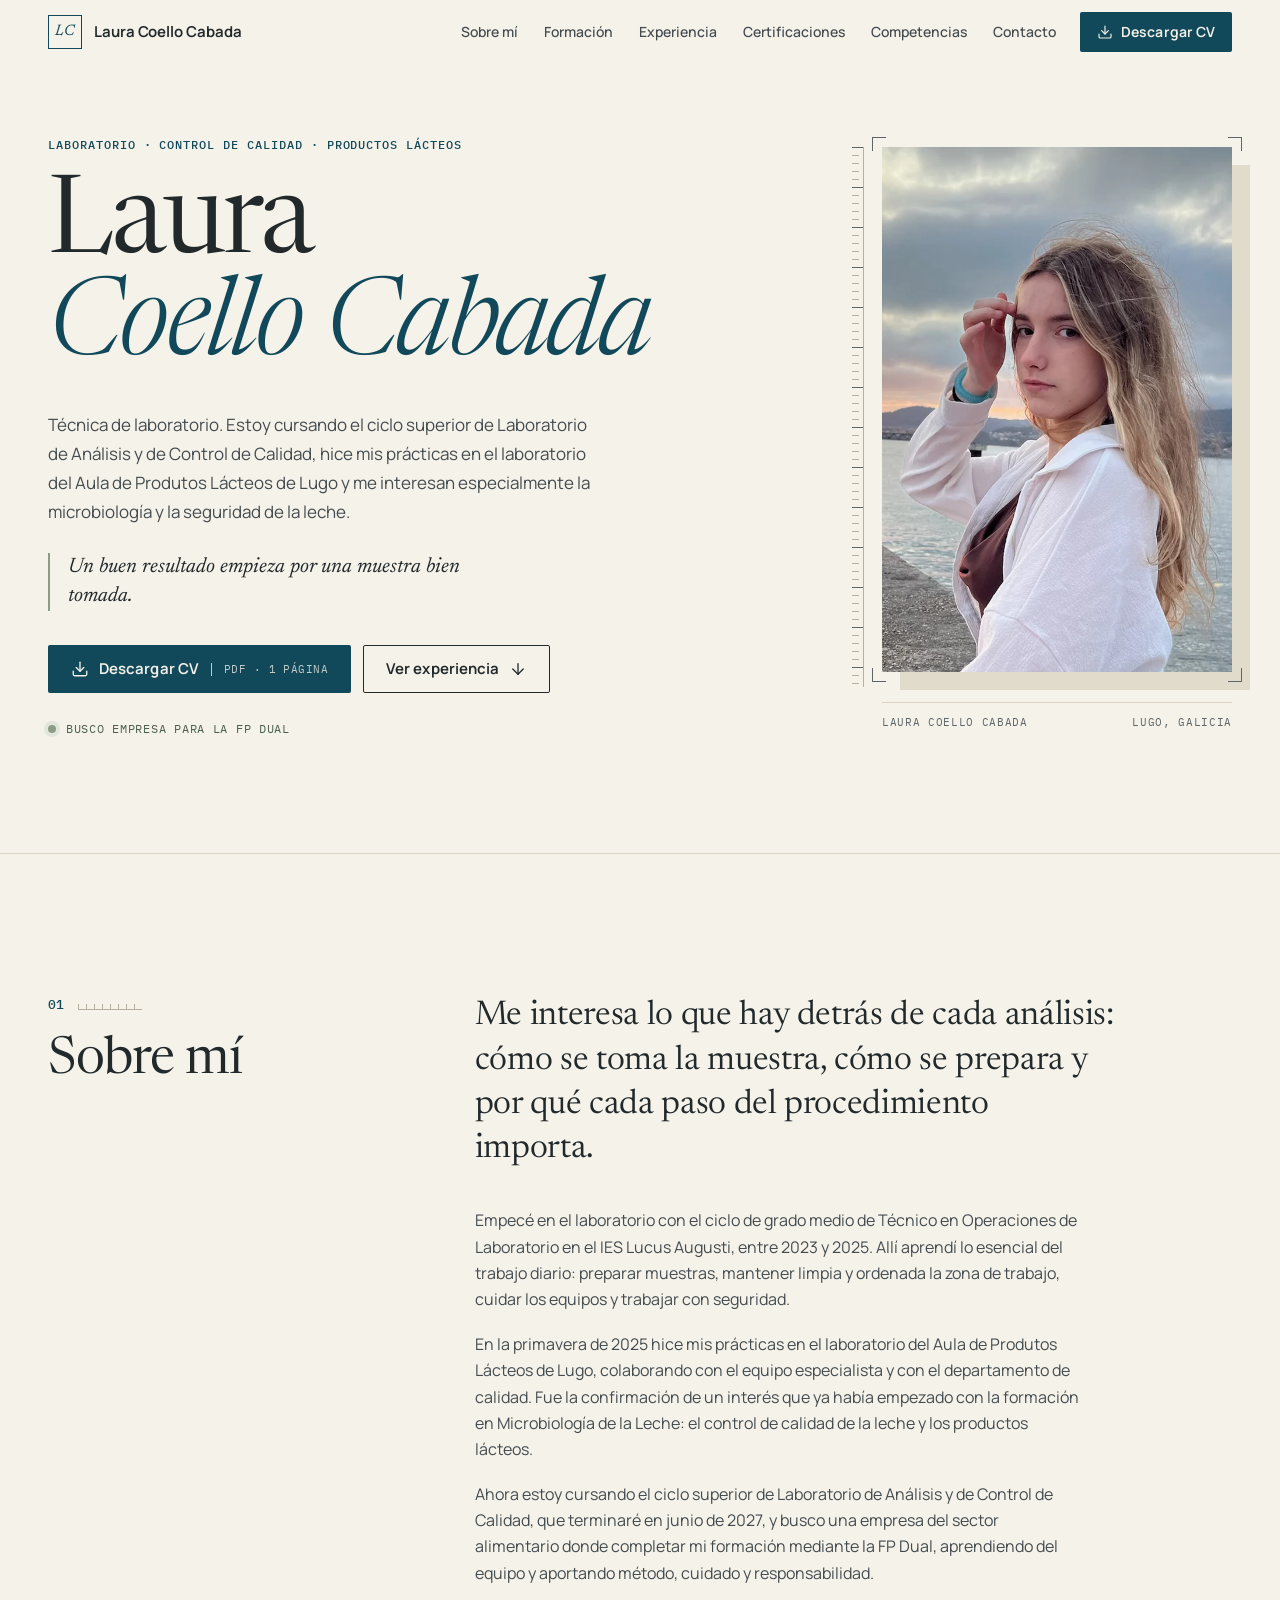
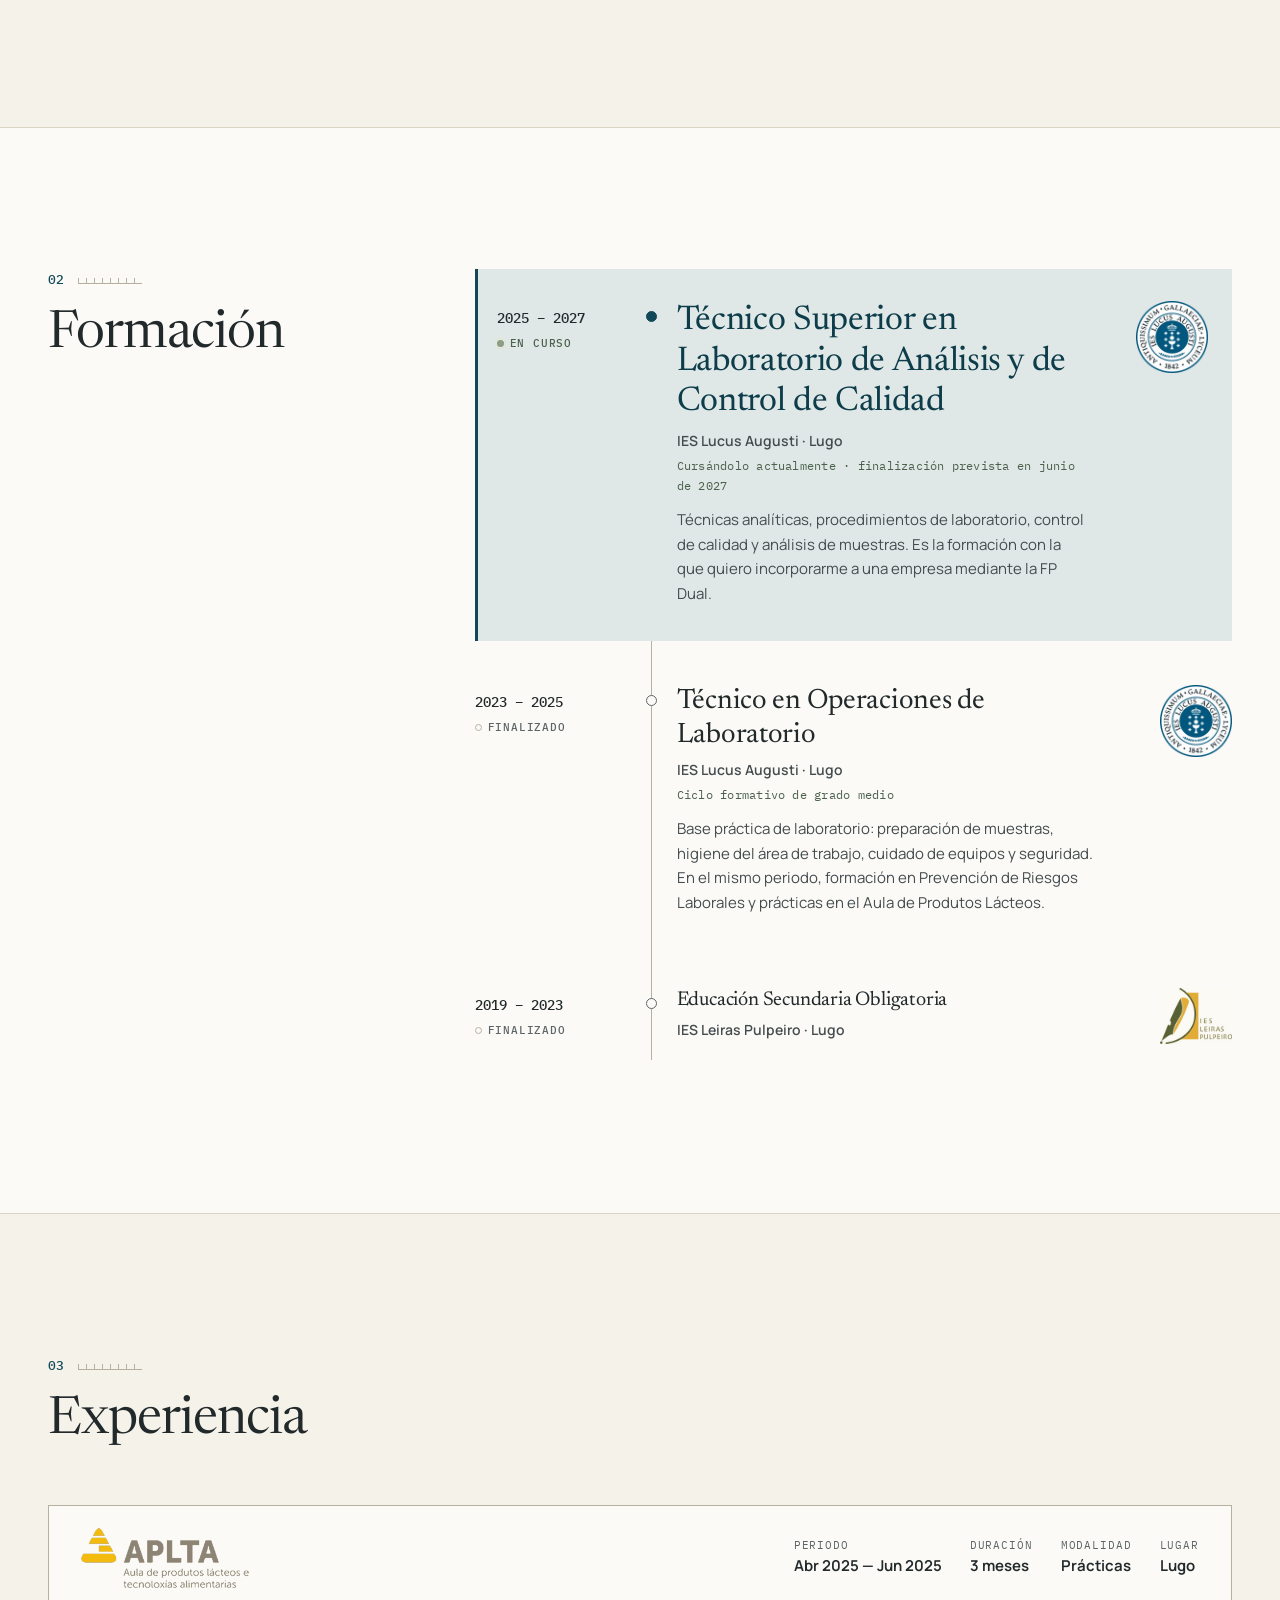
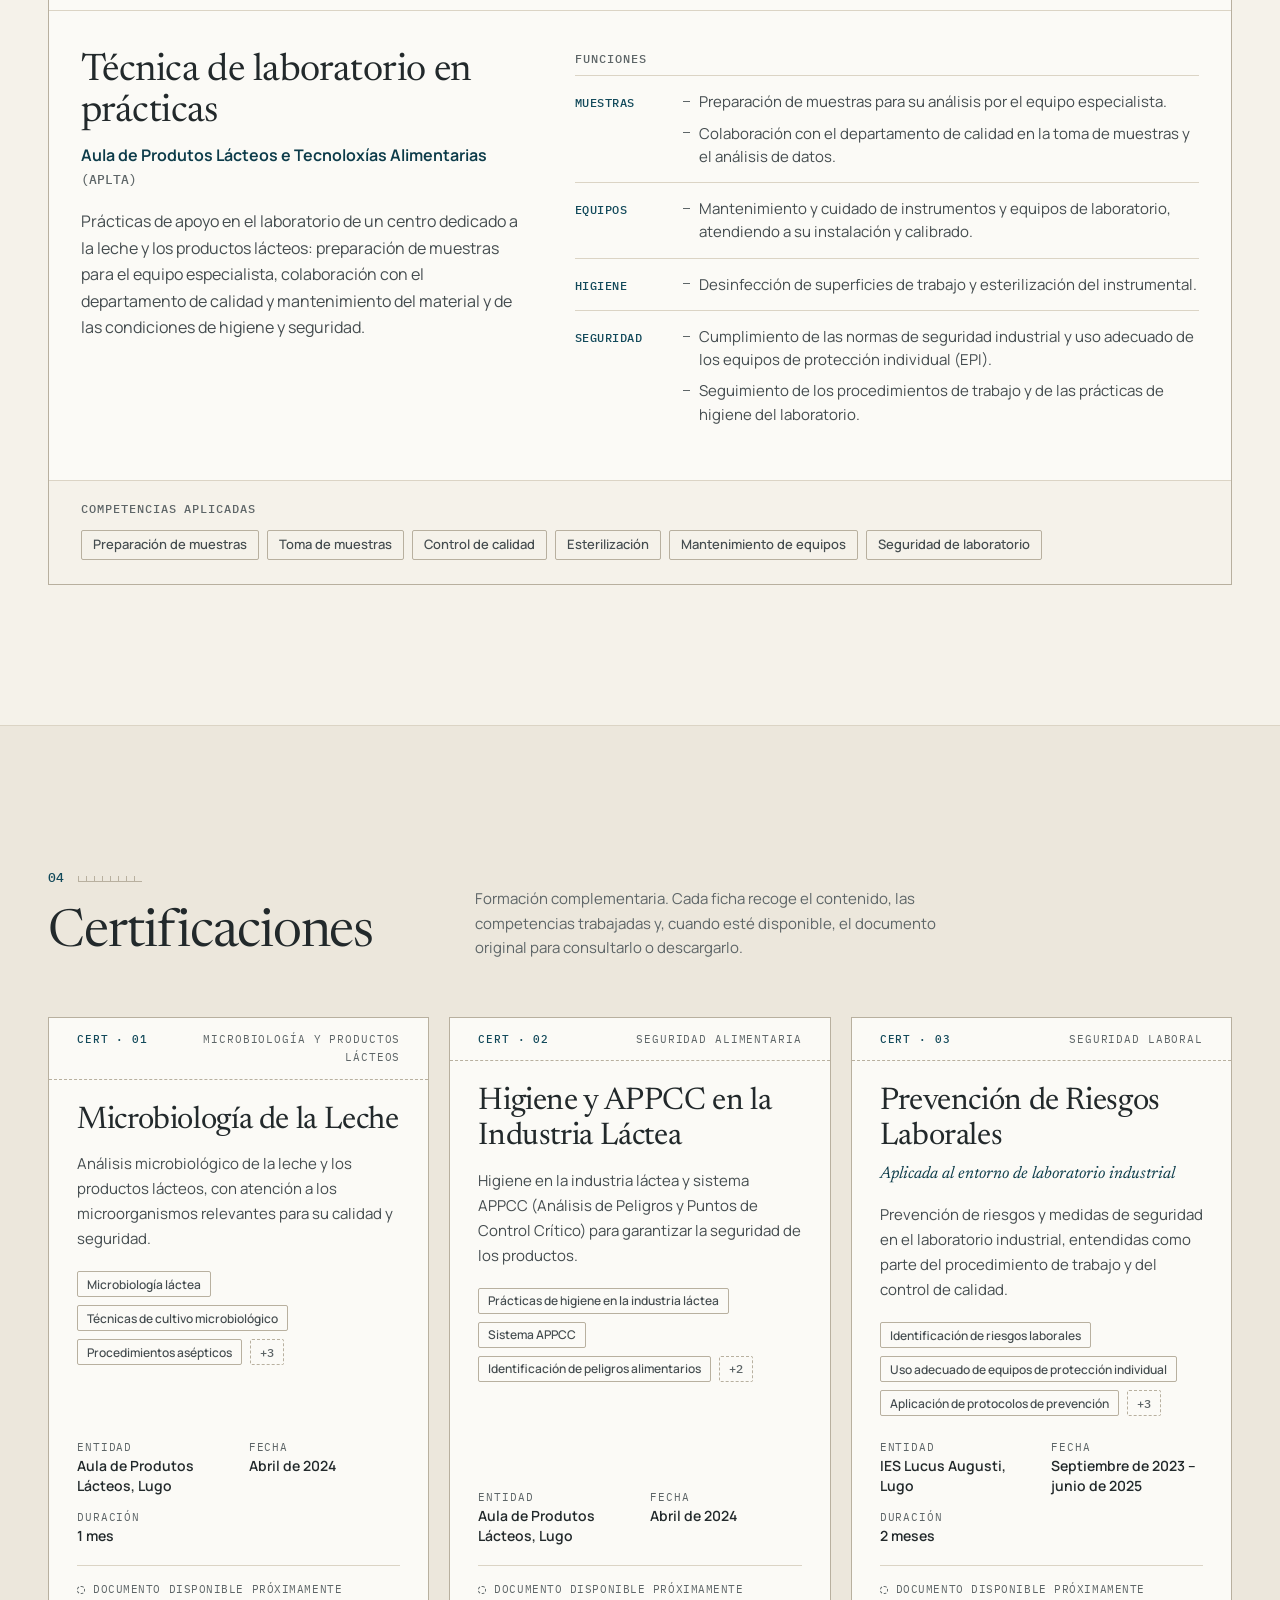
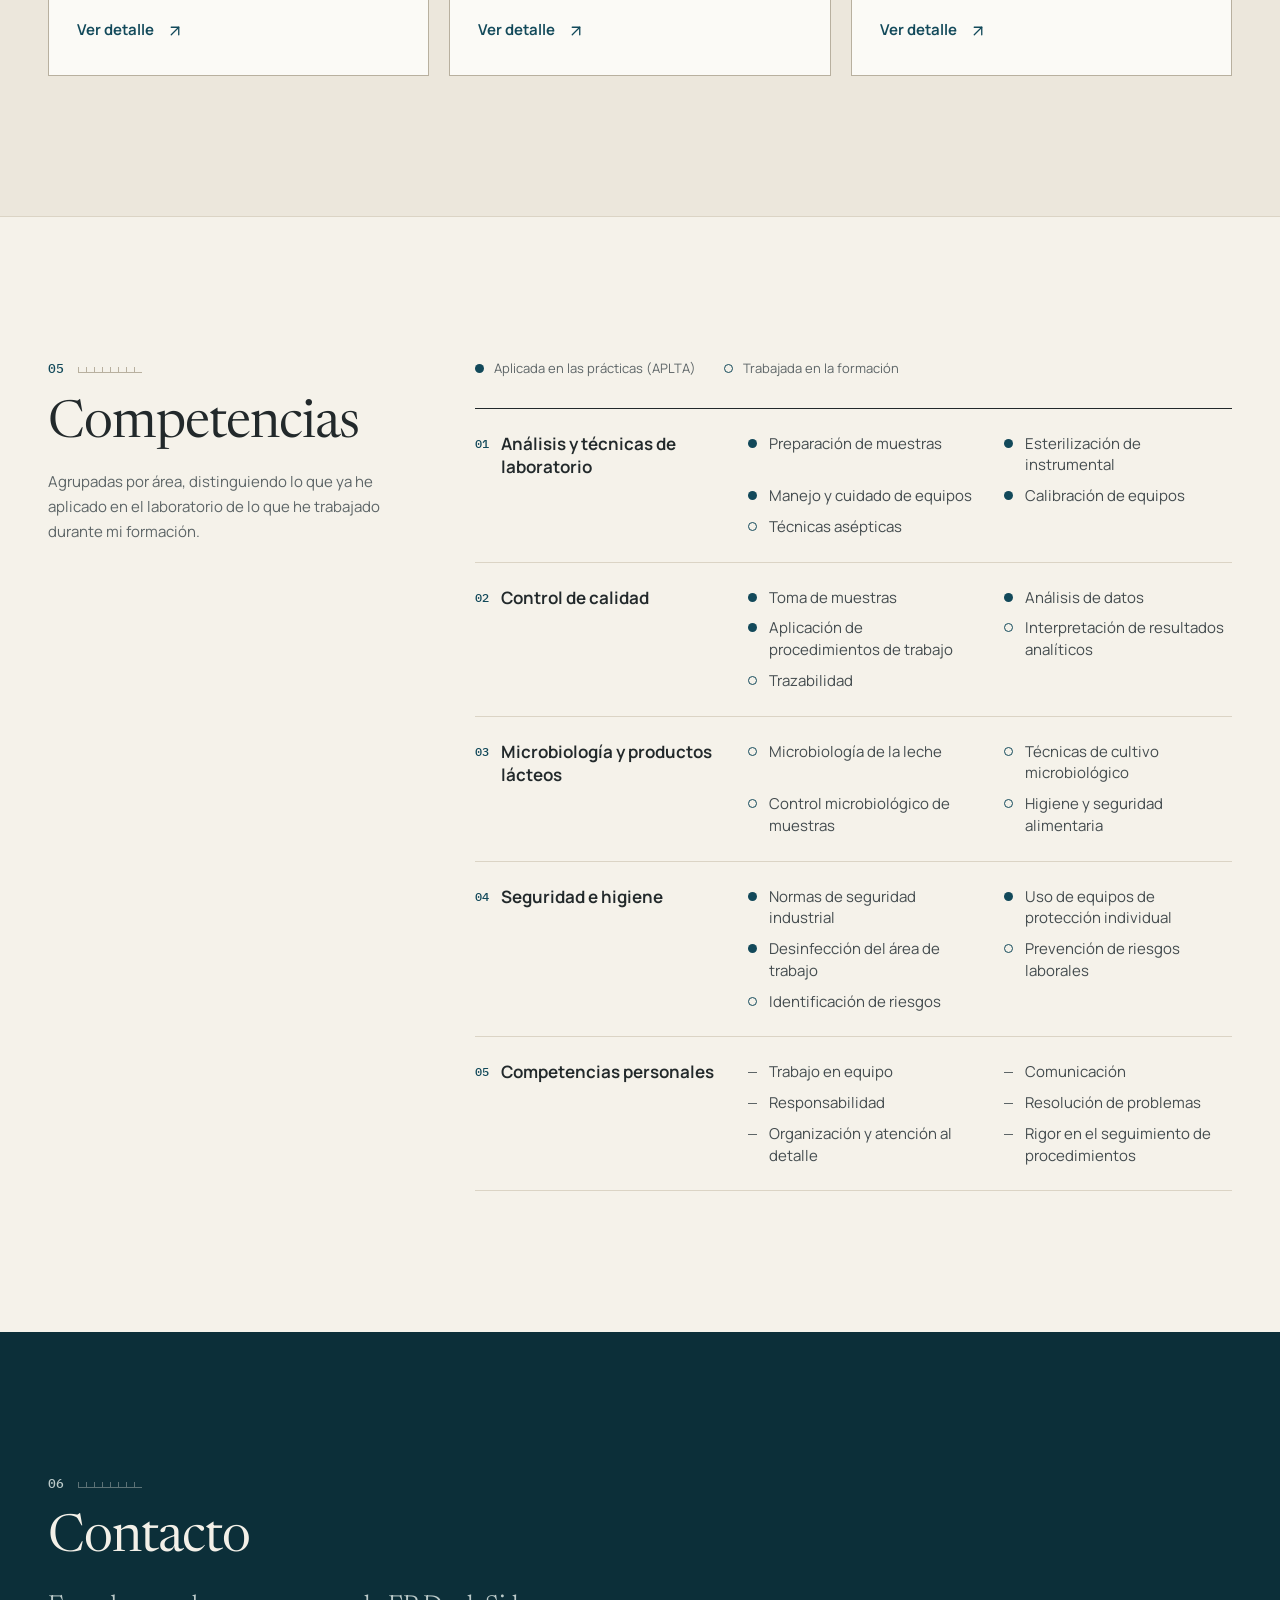
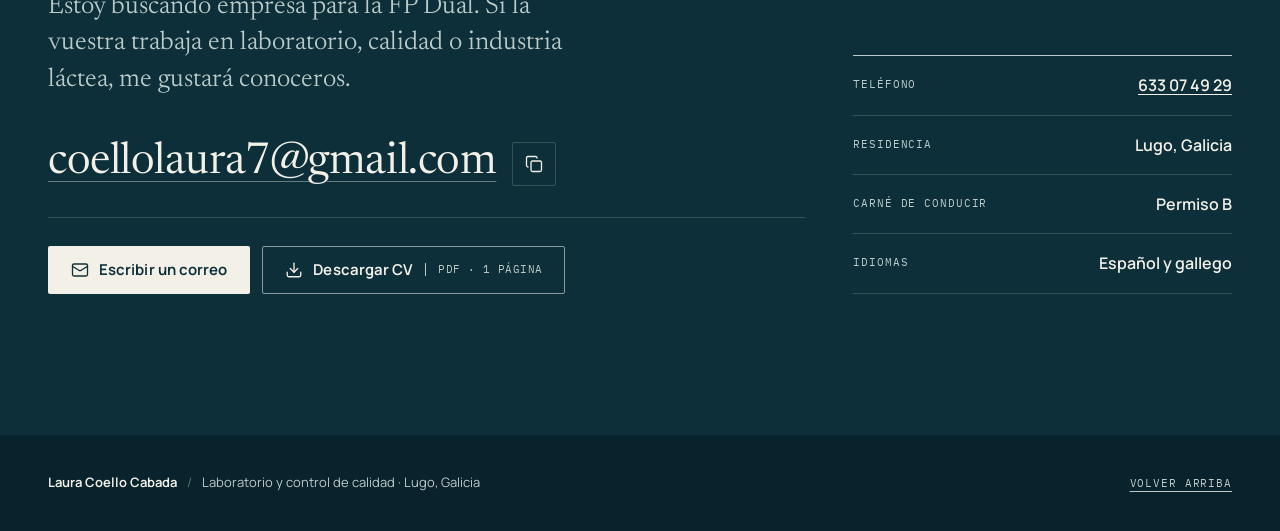
==== commit ac8a9a1e: "Add files via upload" ====
--- a/index.html
+++ b/index.html
@@ -21,7 +21,9 @@
       property="og:description"
       content="Técnica en Operaciones de Laboratorio. Cursando el ciclo superior de Laboratorio de Análisis y de Control de Calidad. Busca empresa para la FP Dual."
     />
-    <meta property="og:image" content="og-image.png" />
+    <meta property="og:url" content="https://coellolaura7-beep.github.io/Porfolio-Laura/" />
+    <meta property="og:image" content="https://coellolaura7-beep.github.io/Porfolio-Laura/og-image.png" />
+    <link rel="canonical" href="https://coellolaura7-beep.github.io/Porfolio-Laura/" />
     <meta property="og:image:width" content="1200" />
     <meta property="og:image:height" content="630" />
     <meta name="twitter:card" content="summary_large_image" />
@@ -376,7 +378,7 @@
 
           <ul id="cert-grid" class="cert-grid section-body">
             <noscript>
-              <li>Microbiología de la Leche (Aula de Produtos Lácteos, abril de 2024) · Prevención de Riesgos Laborales (IES Lucus Augusti, 2023–2025).</li>
+              <li>Microbiología de la Leche (Aula de Produtos Lácteos, abril de 2024) · Higiene y APPCC en la Industria Láctea (Aula de Produtos Lácteos, abril de 2024) · Prevención de Riesgos Laborales (IES Lucus Augusti, 2023–2025).</li>
             </noscript>
           </ul>
         </div>
--- a/css/styles.css
+++ b/css/styles.css
@@ -1477,6 +1477,12 @@
   }
 }
 
+@media (min-width: 1140px) {
+  .cert-grid {
+    grid-template-columns: repeat(3, minmax(0, 1fr));
+  }
+}
+
 /* Detalle de certificación */
 .cert-dialog {
   width: min(920px, calc(100% - 32px));
